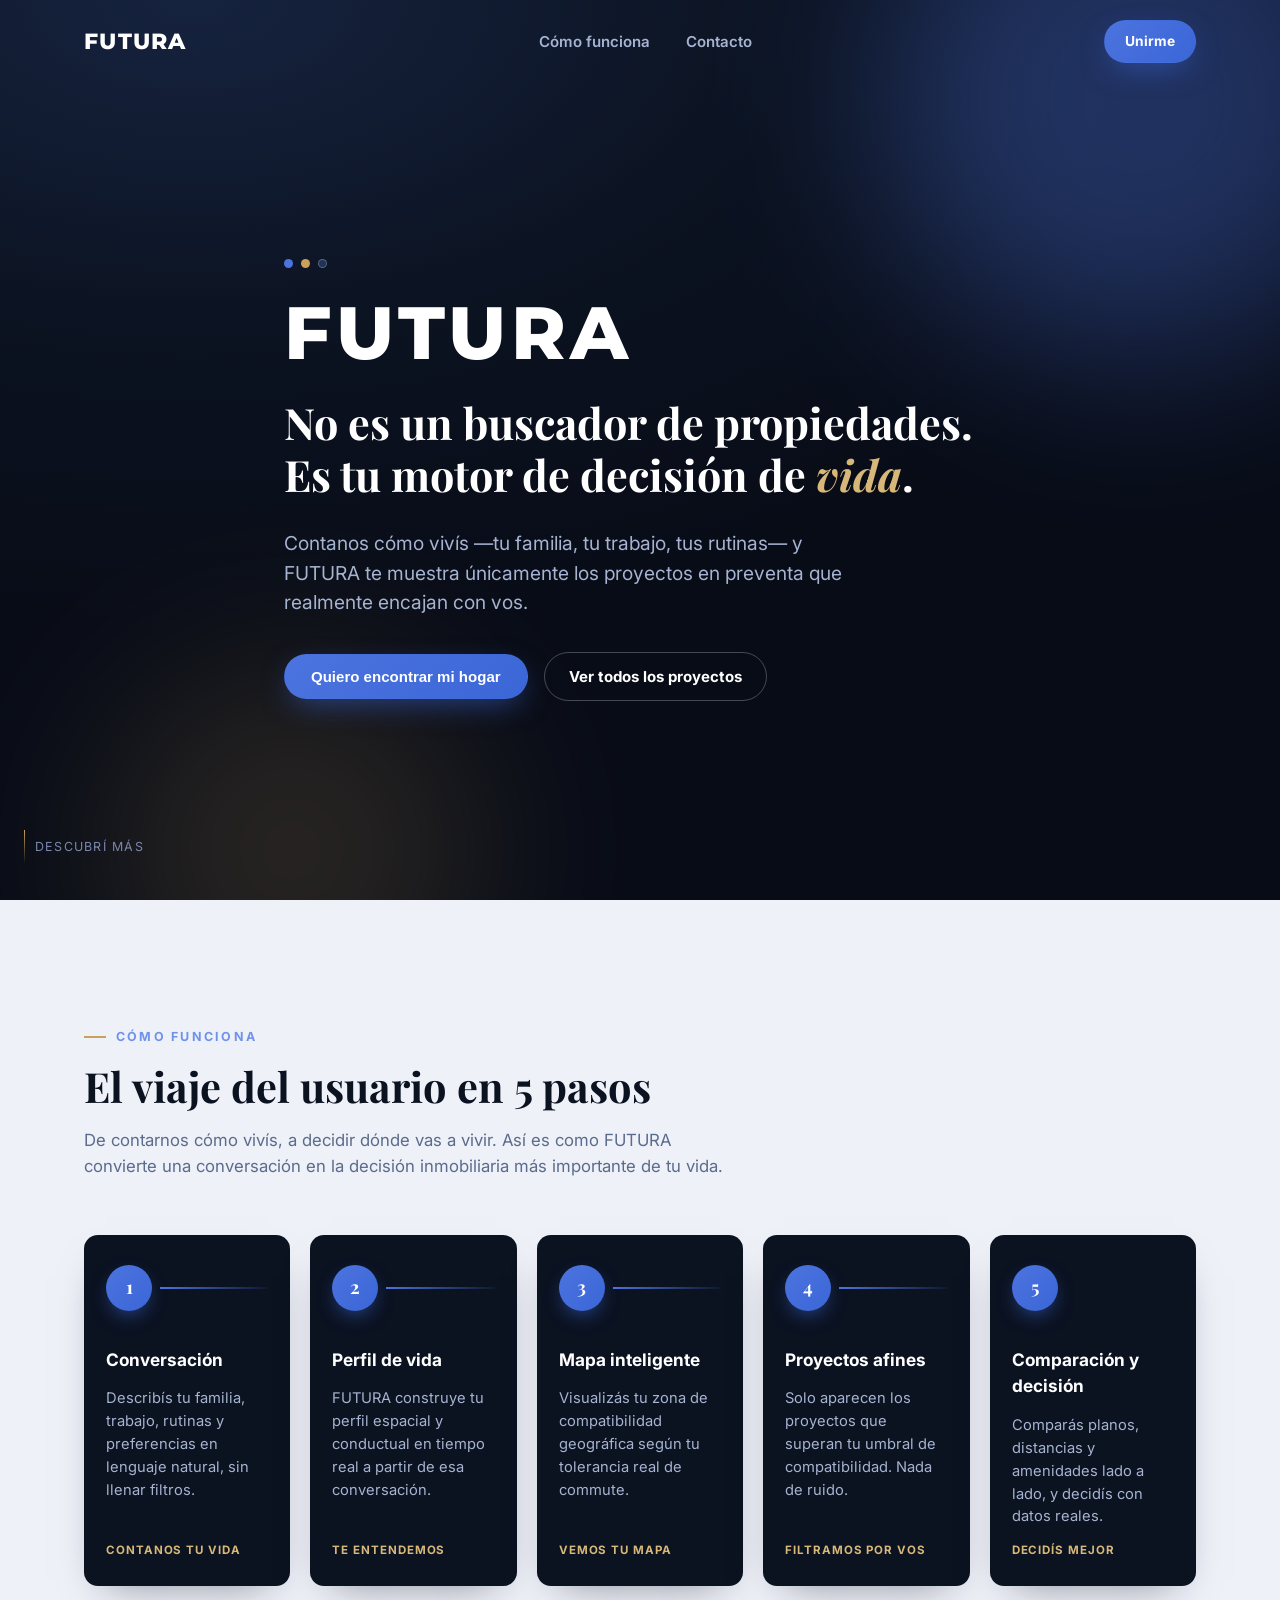
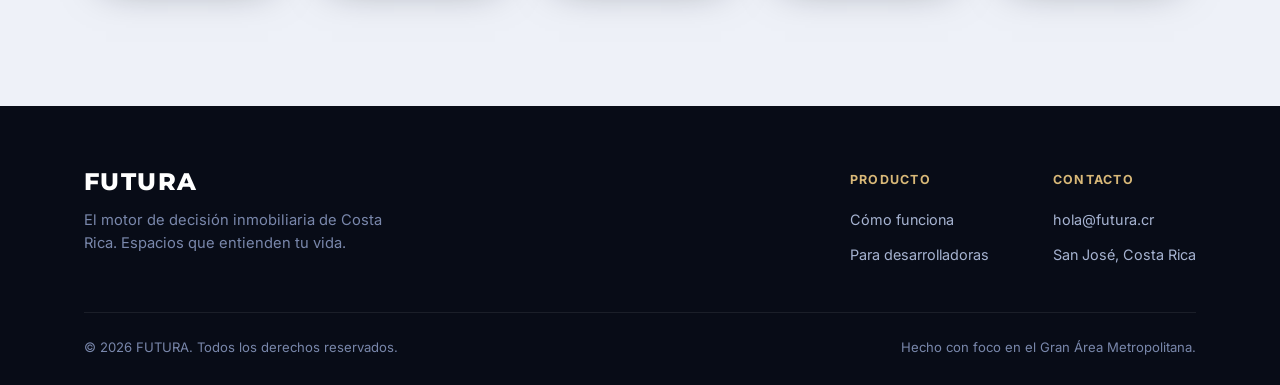
==== index.html @ 29cd3b11 "Initial import of FUTURA static site Mirror of echeverriabatalla/futura (branch claude/futura-landin" ====
<!doctype html>
<html lang="es">
<head>
  <meta charset="UTF-8" />
  <meta name="viewport" content="width=device-width, initial-scale=1.0" />
  <title>FUTURA — El motor de decisión inmobiliaria de Costa Rica</title>
  <meta name="description" content="FUTURA no es un buscador de propiedades. Es un motor de decisión de vida: contanos cómo vivís y te mostramos solo los proyectos que realmente encajan." />

  <link rel="icon" type="image/svg+xml" href="data:image/svg+xml,%3Csvg xmlns='http://www.w3.org/2000/svg' viewBox='0 0 120 120'%3E%3Crect width='120' height='120' rx='24' fill='%230b1220'/%3E%3Cpolyline points='18,92 60,28 102,92' fill='none' stroke='%23ffffff' stroke-width='14' stroke-linecap='round' stroke-linejoin='round'/%3E%3Crect x='51' y='58' width='8' height='8' fill='%23c9a15a'/%3E%3Crect x='61' y='58' width='8' height='8' fill='%23c9a15a'/%3E%3Crect x='51' y='68' width='8' height='8' fill='%23c9a15a'/%3E%3Crect x='61' y='68' width='8' height='8' fill='%23c9a15a'/%3E%3C/svg%3E" />

  <link rel="preconnect" href="https://fonts.googleapis.com" />
  <link rel="preconnect" href="https://fonts.gstatic.com" crossorigin />
  <link href="https://fonts.googleapis.com/css2?family=Inter:wght@400;500;600;700&family=Montserrat:wght@700;800&family=Playfair+Display:ital,wght@0,600;0,700;1,600&display=swap" rel="stylesheet" />

  <link rel="stylesheet" href="css/styles.css" />
</head>
<body>

  <!-- ===================== HEADER ===================== -->
  <header class="site-header" id="site-header">
    <div class="wrap">
      <a href="#inicio" class="logo logo--nav logo--onDark" aria-label="FUTURA — inicio">FUTURA</a>

      <nav class="nav-links">
        <a href="#como-funciona">Cómo funciona</a>
        <a href="#contacto">Contacto</a>
      </nav>

      <div class="nav-cta">
        <a href="mailto:hola@futura.cr?subject=Quiero%20unirme%20a%20FUTURA" class="btn btn-primary btn-sm">Unirme</a>
        <button class="menu-toggle" id="menu-toggle" aria-label="Abrir menú">
          <span></span><span></span><span></span>
        </button>
      </div>
    </div>
  </header>

  <main>
    <!-- ===================== HERO ===================== -->
    <section class="hero" id="inicio">
      <div class="wrap hero-inner">
        <div class="hero-dots" aria-hidden="true">
          <span></span><span></span><span></span>
        </div>

        <a href="#inicio" class="logo logo--hero logo--onDark" aria-label="FUTURA">FUTURA</a>

        <h1>
          No es un buscador de propiedades.<br />
          Es tu motor de decisión de <em>vida</em>.
        </h1>

        <p class="lead">
          Contanos cómo vivís —tu familia, tu trabajo, tus rutinas— y FUTURA te muestra
          únicamente los proyectos en preventa que realmente encajan con vos.
        </p>

        <div class="hero-actions">
          <button type="button" class="btn btn-primary" id="open-agent-btn">Quiero encontrar mi hogar</button>
          <a href="resultados.html" class="btn btn-ghost">Ver todos los proyectos</a>
        </div>
      </div>

      <div class="scroll-cue">
        <span class="line"></span>
        Descubrí más
      </div>
    </section>

    <!-- ===================== VIAJE DEL USUARIO ===================== -->
    <section class="journey" id="como-funciona">
      <div class="wrap">
        <div class="section-head">
          <span class="eyebrow">Cómo funciona</span>
          <h2>El viaje del usuario en 5 pasos</h2>
          <p>
            De contarnos cómo vivís, a decidir dónde vas a vivir. Así es como FUTURA convierte
            una conversación en la decisión inmobiliaria más importante de tu vida.
          </p>
        </div>

        <div class="journey-steps">
          <article class="step-card">
            <div class="step-connector">
              <div class="step-num">1</div>
              <div class="step-line"></div>
            </div>
            <h3>Conversación</h3>
            <p>Describís tu familia, trabajo, rutinas y preferencias en lenguaje natural, sin llenar filtros.</p>
            <span class="step-tag">Contanos tu vida</span>
          </article>

          <article class="step-card">
            <div class="step-connector">
              <div class="step-num">2</div>
              <div class="step-line"></div>
            </div>
            <h3>Perfil de vida</h3>
            <p>FUTURA construye tu perfil espacial y conductual en tiempo real a partir de esa conversación.</p>
            <span class="step-tag">Te entendemos</span>
          </article>

          <article class="step-card">
            <div class="step-connector">
              <div class="step-num">3</div>
              <div class="step-line"></div>
            </div>
            <h3>Mapa inteligente</h3>
            <p>Visualizás tu zona de compatibilidad geográfica según tu tolerancia real de commute.</p>
            <span class="step-tag">Vemos tu mapa</span>
          </article>

          <article class="step-card">
            <div class="step-connector">
              <div class="step-num">4</div>
              <div class="step-line"></div>
            </div>
            <h3>Proyectos afines</h3>
            <p>Solo aparecen los proyectos que superan tu umbral de compatibilidad. Nada de ruido.</p>
            <span class="step-tag">Filtramos por vos</span>
          </article>

          <article class="step-card">
            <div class="step-connector">
              <div class="step-num">5</div>
            </div>
            <h3>Comparación y decisión</h3>
            <p>Comparás planos, distancias y amenidades lado a lado, y decidís con datos reales.</p>
            <span class="step-tag">Decidís mejor</span>
          </article>
        </div>
      </div>
    </section>
  </main>

  <!-- ===================== FOOTER ===================== -->
  <footer class="site-footer" id="contacto">
    <div class="wrap">
      <div class="footer-top">
        <div class="footer-brand">
          <a href="#inicio" class="logo logo--footer logo--onDark" aria-label="FUTURA">FUTURA</a>
          <p>El motor de decisión inmobiliaria de Costa Rica. Espacios que entienden tu vida.</p>
        </div>

        <div class="footer-links">
          <div class="footer-col">
            <h4>Producto</h4>
            <a href="#como-funciona">Cómo funciona</a>
            <a href="mailto:hola@futura.cr?subject=Soy%20desarrolladora%20inmobiliaria">Para desarrolladoras</a>
          </div>
          <div class="footer-col">
            <h4>Contacto</h4>
            <a href="mailto:hola@futura.cr">hola@futura.cr</a>
            <a href="#inicio">San José, Costa Rica</a>
          </div>
        </div>
      </div>

      <div class="footer-bottom">
        <span>© 2026 FUTURA. Todos los derechos reservados.</span>
        <span>Hecho con foco en el Gran Área Metropolitana.</span>
      </div>
    </div>
  </footer>

  <!-- ===================== AGENTE FUTURA (POPUP) ===================== -->
  <div class="agent-overlay" id="agent-overlay" hidden>
    <div class="agent-modal" role="dialog" aria-modal="true" aria-labelledby="agent-title">
      <header class="agent-header">
        <div class="agent-header-id">
          <span class="agent-avatar" aria-hidden="true">F</span>
          <div>
            <p class="agent-title" id="agent-title">Asistente FUTURA</p>
            <p class="agent-subtitle" id="agent-progress-label">Pregunta 1 de 9</p>
          </div>
        </div>
        <button type="button" class="agent-close" id="agent-close" aria-label="Cerrar">&times;</button>
      </header>

      <div class="agent-progress">
        <div class="agent-progress-bar" id="agent-progress-bar"></div>
      </div>

      <div class="agent-chat" id="agent-chat"></div>

      <form class="agent-composer" id="agent-composer">
        <div class="agent-input-area" id="agent-input-area"></div>
      </form>
    </div>
  </div>

  <script src="js/main.js"></script>
  <script src="js/agent.js"></script>
</body>
</html>
---- css/styles.css ----
/* ==========================================================================
   FUTURA — Landing Page
   Paleta extraída del pitch deck: azul marino, azul eléctrico, dorado.
   ========================================================================== */

:root {
  --navy-950: #080c17;
  --navy-900: #0b1220;
  --navy-800: #121b30;
  --navy-700: #16233f;
  --navy-600: #1f3358;

  --blue-600: #3b66d6;
  --blue-500: #4c74e0;
  --blue-400: #6f92ea;

  --gold-500: #c9a15a;
  --gold-400: #d8b878;

  --bg-light: #eef1f8;
  --bg-light-alt: #e4e9f4;
  --white: #ffffff;

  --text-dark: #0b1220;
  --text-muted-onlight: #5b6b8c;
  --text-onLight-soft: #7c88a6;
  --text-muted-ondark: #a6b3d1;
  --text-faint-ondark: #7987ab;

  --font-serif: "Playfair Display", Georgia, serif;
  --font-sans: "Inter", -apple-system, BlinkMacSystemFont, "Segoe UI", sans-serif;
  --font-wordmark: "Montserrat", var(--font-sans);

  --container: 1160px;
  --radius: 14px;
}

* {
  margin: 0;
  padding: 0;
  box-sizing: border-box;
}

html {
  scroll-behavior: smooth;
}

body {
  font-family: var(--font-sans);
  background: var(--bg-light);
  color: var(--text-dark);
  line-height: 1.55;
  -webkit-font-smoothing: antialiased;
}

img, svg {
  display: block;
  max-width: 100%;
}

a {
  color: inherit;
  text-decoration: none;
}

.wrap {
  width: 100%;
  max-width: var(--container);
  margin: 0 auto;
  padding: 0 24px;
}

.eyebrow {
  display: inline-flex;
  align-items: center;
  gap: 10px;
  font-size: 0.78rem;
  font-weight: 700;
  letter-spacing: 0.18em;
  text-transform: uppercase;
  color: var(--blue-400);
}

.eyebrow::before {
  content: "";
  width: 22px;
  height: 2px;
  background: var(--gold-500);
  display: inline-block;
}

/* ---------- Logo ---------- */

.logo {
  display: inline-flex;
  align-items: baseline;
  font-family: var(--font-wordmark);
  font-weight: 800;
  letter-spacing: 0.06em;
  line-height: 1;
  text-transform: uppercase;
  white-space: nowrap;
  color: var(--navy-900);
}

.logo--onDark {
  color: var(--white);
}

.logo--nav {
  font-size: 1.35rem;
}

.logo--hero {
  font-size: clamp(2.6rem, 8vw, 4.6rem);
}

.logo--footer {
  font-size: 1.5rem;
}

/* ---------- Header / Nav ---------- */

.site-header {
  position: fixed;
  top: 0;
  left: 0;
  right: 0;
  z-index: 100;
  padding: 20px 0;
  transition: background 0.35s ease, padding 0.35s ease, box-shadow 0.35s ease;
}

.site-header .wrap {
  display: flex;
  align-items: center;
  justify-content: space-between;
}

.site-header.is-scrolled {
  background: rgba(8, 12, 23, 0.85);
  backdrop-filter: blur(10px);
  -webkit-backdrop-filter: blur(10px);
  padding: 12px 0;
  box-shadow: 0 8px 30px rgba(4, 8, 20, 0.35);
}

.nav-links {
  display: flex;
  align-items: center;
  gap: 36px;
}

.nav-links a {
  font-size: 0.94rem;
  font-weight: 600;
  color: var(--text-muted-ondark);
  transition: color 0.2s ease;
}

.nav-links a:hover {
  color: var(--white);
}

.nav-cta {
  display: inline-flex;
  align-items: center;
  gap: 8px;
}

.btn {
  display: inline-flex;
  align-items: center;
  justify-content: center;
  gap: 8px;
  padding: 13px 26px;
  border-radius: 999px;
  font-weight: 700;
  font-size: 0.94rem;
  border: 1px solid transparent;
  cursor: pointer;
  transition: transform 0.2s ease, box-shadow 0.2s ease, background 0.2s ease, border-color 0.2s ease, color 0.2s ease;
  white-space: nowrap;
}

.btn-primary {
  background: linear-gradient(135deg, var(--blue-500), var(--blue-600));
  color: var(--white);
  box-shadow: 0 10px 30px -8px rgba(59, 102, 214, 0.65);
}

.btn-primary:hover {
  transform: translateY(-2px);
  box-shadow: 0 14px 34px -8px rgba(59, 102, 214, 0.8);
}

.btn-ghost {
  background: transparent;
  border-color: rgba(255, 255, 255, 0.25);
  color: var(--white);
  padding: 12px 24px;
}

.btn-ghost:hover {
  border-color: var(--gold-500);
  color: var(--gold-400);
}

.btn-sm {
  padding: 10px 20px;
  font-size: 0.86rem;
}

.menu-toggle {
  display: none;
  flex-direction: column;
  gap: 5px;
  background: none;
  border: none;
  cursor: pointer;
  padding: 6px;
}

.menu-toggle span {
  width: 24px;
  height: 2px;
  background: var(--white);
  border-radius: 2px;
}

/* ---------- Hero ---------- */

.hero {
  position: relative;
  min-height: 100vh;
  display: flex;
  align-items: center;
  background: radial-gradient(ellipse 90% 70% at 15% 0%, var(--navy-700) 0%, var(--navy-900) 55%, var(--navy-950) 100%);
  overflow: hidden;
  padding: 160px 0 100px;
}

.hero::before,
.hero::after {
  content: "";
  position: absolute;
  border-radius: 50%;
  filter: blur(90px);
  opacity: 0.35;
  pointer-events: none;
}

.hero::before {
  width: 520px;
  height: 520px;
  background: var(--blue-500);
  top: -160px;
  right: -120px;
}

.hero::after {
  width: 380px;
  height: 380px;
  background: var(--gold-500);
  bottom: -140px;
  left: 8%;
  opacity: 0.16;
}

.hero-inner {
  position: relative;
  z-index: 2;
  display: flex;
  flex-direction: column;
  align-items: flex-start;
  gap: 28px;
  max-width: 760px;
}

.hero-dots {
  display: flex;
  gap: 8px;
}

.hero-dots span {
  width: 9px;
  height: 9px;
  border-radius: 50%;
}

.hero-dots span:nth-child(1) { background: var(--blue-500); }
.hero-dots span:nth-child(2) { background: var(--gold-500); }
.hero-dots span:nth-child(3) { background: var(--navy-600); border: 1px solid rgba(255,255,255,0.25); }

.hero h1 {
  font-family: var(--font-serif);
  font-weight: 700;
  font-size: clamp(1.7rem, 3.8vw, 2.7rem);
  line-height: 1.2;
  color: var(--white);
}

.hero h1 em {
  font-style: italic;
  color: var(--gold-400);
}

.hero p.lead {
  font-size: clamp(1.05rem, 2vw, 1.2rem);
  color: var(--text-muted-ondark);
  max-width: 580px;
}

.hero-actions {
  display: flex;
  align-items: center;
  gap: 16px;
  flex-wrap: wrap;
  margin-top: 6px;
}

.scroll-cue {
  position: absolute;
  bottom: 36px;
  left: 24px;
  display: flex;
  align-items: center;
  gap: 10px;
  color: var(--text-faint-ondark);
  font-size: 0.78rem;
  letter-spacing: 0.1em;
  text-transform: uppercase;
  z-index: 2;
}

.scroll-cue .line {
  width: 1px;
  height: 34px;
  background: linear-gradient(var(--gold-500), transparent);
  animation: pulse-line 2.2s ease-in-out infinite;
}

@keyframes pulse-line {
  0%, 100% { opacity: 0.3; }
  50% { opacity: 1; }
}

/* ---------- Section shared ---------- */

section {
  position: relative;
}

.section-head {
  max-width: 640px;
  margin-bottom: 56px;
}

.section-head h2 {
  font-family: var(--font-serif);
  font-weight: 700;
  font-size: clamp(1.8rem, 4vw, 2.6rem);
  margin-top: 14px;
  line-height: 1.2;
}

.section-head p {
  margin-top: 16px;
  font-size: 1.05rem;
  color: var(--text-muted-onlight);
}

.section-head.onDark h2 {
  color: var(--white);
}

.section-head.onDark p {
  color: var(--text-muted-ondark);
}

/* ---------- Viaje del usuario ---------- */

.journey {
  background: var(--bg-light);
  padding: 120px 0;
}

.journey-steps {
  display: grid;
  grid-template-columns: repeat(5, 1fr);
  gap: 20px;
  counter-reset: step;
}

.step-card {
  position: relative;
  background: var(--navy-900);
  border-radius: var(--radius);
  padding: 30px 22px 26px;
  min-height: 250px;
  display: flex;
  flex-direction: column;
  gap: 14px;
  transition: opacity 0.6s ease, transform 0.6s ease, box-shadow 0.3s ease;
  box-shadow: 0 18px 40px -22px rgba(11, 18, 32, 0.5);
}

/* Cards are visible by default; JS opts into the reveal animation so
   content still shows if JS fails to run. */
.js-reveal .step-card {
  opacity: 0;
  transform: translateY(24px);
}

.js-reveal .step-card.is-visible {
  opacity: 1;
  transform: translateY(0);
}

.step-card:hover {
  box-shadow: 0 24px 50px -18px rgba(59, 102, 214, 0.45);
}

.step-connector {
  display: flex;
  align-items: center;
  margin-bottom: 22px;
  gap: 8px;
}

.step-num {
  width: 46px;
  height: 46px;
  min-width: 46px;
  border-radius: 50%;
  background: linear-gradient(135deg, var(--blue-500), var(--blue-600));
  color: var(--white);
  display: flex;
  align-items: center;
  justify-content: center;
  font-family: var(--font-serif);
  font-weight: 700;
  font-size: 1.15rem;
  box-shadow: 0 8px 20px -6px rgba(59, 102, 214, 0.7);
}

.step-line {
  flex: 1;
  height: 2px;
  background: linear-gradient(90deg, var(--blue-500), rgba(59, 102, 214, 0.08));
}

.step-card h3 {
  font-size: 1.08rem;
  font-weight: 700;
  color: var(--white);
}

.step-card p {
  font-size: 0.92rem;
  color: var(--text-muted-ondark);
}

.step-tag {
  margin-top: auto;
  font-size: 0.72rem;
  letter-spacing: 0.08em;
  text-transform: uppercase;
  color: var(--gold-400);
  font-weight: 700;
}

/* ---------- Footer ---------- */

.site-footer {
  background: var(--navy-950);
  padding: 64px 0 28px;
  color: var(--text-muted-ondark);
}

.footer-top {
  display: flex;
  justify-content: space-between;
  align-items: flex-start;
  gap: 40px;
  flex-wrap: wrap;
  padding-bottom: 40px;
  border-bottom: 1px solid rgba(255, 255, 255, 0.08);
}

.footer-brand p {
  margin-top: 12px;
  max-width: 320px;
  font-size: 0.92rem;
  color: var(--text-faint-ondark);
}

.footer-links {
  display: flex;
  gap: 64px;
  flex-wrap: wrap;
}

.footer-col h4 {
  font-size: 0.78rem;
  letter-spacing: 0.1em;
  text-transform: uppercase;
  color: var(--gold-400);
  margin-bottom: 14px;
}

.footer-col a {
  display: block;
  font-size: 0.9rem;
  color: var(--text-muted-ondark);
  padding: 6px 0;
  transition: color 0.2s ease;
}

.footer-col a:hover {
  color: var(--white);
}

.footer-bottom {
  display: flex;
  justify-content: space-between;
  align-items: center;
  flex-wrap: wrap;
  gap: 12px;
  padding-top: 24px;
  font-size: 0.82rem;
  color: var(--text-faint-ondark);
}

/* ---------- Responsive ---------- */

@media (max-width: 980px) {
  .journey-steps {
    grid-template-columns: repeat(3, 1fr);
  }
  .step-card:nth-child(4),
  .step-card:nth-child(5) {
    grid-column: span 1;
  }
}

@media (max-width: 760px) {
  .nav-links {
    display: none;
  }

  .menu-toggle {
    display: flex;
  }

  .site-header.is-open .nav-links {
    display: flex;
    position: absolute;
    top: 100%;
    left: 0;
    right: 0;
    background: var(--navy-900);
    flex-direction: column;
    align-items: flex-start;
    padding: 24px;
    gap: 18px;
    box-shadow: 0 20px 30px -10px rgba(0,0,0,0.4);
  }

  .journey-steps {
    grid-template-columns: 1fr;
  }

  .step-connector {
    margin-bottom: 14px;
  }

  .journey {
    padding: 90px 0;
  }

  .hero {
    padding-top: 130px;
  }

  .scroll-cue {
    display: none;
  }
}

/* ---------- Agente FUTURA (popup) ---------- */

.agent-overlay {
  position: fixed;
  inset: 0;
  z-index: 1000;
  display: flex;
  align-items: center;
  justify-content: center;
  padding: 24px;
  background: rgba(8, 12, 23, 0.72);
  backdrop-filter: blur(6px);
  -webkit-backdrop-filter: blur(6px);
}

.agent-overlay[hidden] {
  display: none;
}

.agent-modal {
  width: 100%;
  max-width: 560px;
  max-height: min(720px, 90vh);
  display: flex;
  flex-direction: column;
  background: var(--white);
  border-radius: 20px;
  overflow: hidden;
  box-shadow: 0 40px 80px -20px rgba(4, 8, 20, 0.55);
  animation: agent-pop 0.28s ease;
}

@keyframes agent-pop {
  from { opacity: 0; transform: translateY(14px) scale(0.98); }
  to { opacity: 1; transform: translateY(0) scale(1); }
}

.agent-header {
  display: flex;
  align-items: center;
  justify-content: space-between;
  gap: 16px;
  padding: 20px 22px;
  background: var(--navy-900);
  color: var(--white);
}

.agent-header-id {
  display: flex;
  align-items: center;
  gap: 12px;
}

.agent-avatar {
  width: 40px;
  height: 40px;
  min-width: 40px;
  border-radius: 50%;
  display: flex;
  align-items: center;
  justify-content: center;
  font-family: var(--font-wordmark);
  font-weight: 800;
  background: linear-gradient(135deg, var(--gold-400), var(--gold-500));
  color: var(--navy-950);
}

.agent-title {
  font-weight: 700;
  font-size: 0.98rem;
}

.agent-subtitle {
  font-size: 0.78rem;
  color: var(--text-muted-ondark);
  margin-top: 2px;
}

.agent-close {
  background: none;
  border: none;
  color: var(--text-muted-ondark);
  font-size: 1.6rem;
  line-height: 1;
  cursor: pointer;
  padding: 4px 6px;
  border-radius: 8px;
  transition: color 0.2s ease, background 0.2s ease;
}

.agent-close:hover {
  color: var(--white);
  background: rgba(255, 255, 255, 0.08);
}

.agent-progress {
  height: 3px;
  background: var(--bg-light-alt);
}

.agent-progress-bar {
  height: 100%;
  width: 0%;
  background: linear-gradient(90deg, var(--blue-500), var(--gold-500));
  transition: width 0.35s ease;
}

.agent-chat {
  flex: 1;
  overflow-y: auto;
  padding: 22px;
  display: flex;
  flex-direction: column;
  gap: 14px;
  background: var(--bg-light);
}

.agent-bubble {
  max-width: 82%;
  padding: 12px 16px;
  border-radius: 16px;
  font-size: 0.94rem;
  line-height: 1.5;
  white-space: pre-line;
  animation: agent-bubble-in 0.25s ease;
}

@keyframes agent-bubble-in {
  from { opacity: 0; transform: translateY(6px); }
  to { opacity: 1; transform: translateY(0); }
}

.agent-bubble.bot {
  align-self: flex-start;
  background: var(--white);
  color: var(--text-dark);
  border-bottom-left-radius: 4px;
  box-shadow: 0 6px 18px -10px rgba(11, 18, 32, 0.25);
}

.agent-bubble.bot.agent-note {
  background: var(--bg-light-alt);
  color: var(--text-muted-onlight);
  font-size: 0.86rem;
}

.agent-bubble.user {
  align-self: flex-end;
  background: linear-gradient(135deg, var(--blue-500), var(--blue-600));
  color: var(--white);
  border-bottom-right-radius: 4px;
}

.agent-typing {
  align-self: flex-start;
  display: flex;
  align-items: center;
  gap: 5px;
  padding: 14px 18px;
  background: var(--white);
  border-radius: 16px;
  border-bottom-left-radius: 4px;
  box-shadow: 0 6px 18px -10px rgba(11, 18, 32, 0.25);
}

.agent-typing span {
  width: 6px;
  height: 6px;
  border-radius: 50%;
  background: var(--text-onLight-soft);
  animation: agent-typing-bounce 1.1s ease-in-out infinite;
}

.agent-typing span:nth-child(2) { animation-delay: 0.15s; }
.agent-typing span:nth-child(3) { animation-delay: 0.3s; }

@keyframes agent-typing-bounce {
  0%, 60%, 100% { transform: translateY(0); opacity: 0.5; }
  30% { transform: translateY(-4px); opacity: 1; }
}

.agent-composer {
  border-top: 1px solid var(--bg-light-alt);
  padding: 16px 18px;
  background: var(--white);
}

.agent-input-area {
  display: flex;
  align-items: flex-end;
  gap: 10px;
}

.agent-input-area input[type="text"],
.agent-input-area textarea {
  flex: 1;
  border: 1px solid var(--bg-light-alt);
  background: var(--bg-light);
  border-radius: 14px;
  padding: 12px 16px;
  font-family: var(--font-sans);
  font-size: 0.94rem;
  color: var(--text-dark);
  resize: none;
}

.agent-input-area input[type="text"]:focus,
.agent-input-area textarea:focus {
  outline: 2px solid var(--blue-500);
  outline-offset: 1px;
}

.agent-input-area textarea {
  min-height: 64px;
  max-height: 140px;
}

.agent-send {
  width: 44px;
  height: 44px;
  min-width: 44px;
  border-radius: 50%;
  border: none;
  background: linear-gradient(135deg, var(--blue-500), var(--blue-600));
  color: var(--white);
  font-size: 1.1rem;
  cursor: pointer;
  display: flex;
  align-items: center;
  justify-content: center;
  transition: transform 0.2s ease;
}

.agent-send:hover {
  transform: translateY(-1px);
}

.agent-send:disabled {
  opacity: 0.45;
  cursor: not-allowed;
  transform: none;
}

.agent-chips {
  display: flex;
  flex-wrap: wrap;
  gap: 10px;
  width: 100%;
}

.agent-chip {
  padding: 10px 18px;
  border-radius: 999px;
  border: 1.5px solid var(--navy-600);
  background: var(--white);
  color: var(--navy-900);
  font-size: 0.88rem;
  font-weight: 600;
  cursor: pointer;
  transition: background 0.2s ease, color 0.2s ease, border-color 0.2s ease;
}

.agent-chip:hover {
  border-color: var(--blue-500);
  color: var(--blue-600);
}

.agent-chip.is-selected {
  background: var(--navy-900);
  border-color: var(--navy-900);
  color: var(--white);
}

.agent-final {
  display: flex;
  flex-direction: column;
  align-items: center;
  gap: 14px;
  padding: 8px 4px 4px;
  text-align: center;
  width: 100%;
}

.agent-final p {
  font-size: 0.88rem;
  color: var(--text-muted-onlight);
  max-width: 380px;
}

@media (max-width: 560px) {
  .agent-overlay {
    padding: 0;
  }

  .agent-modal {
    max-width: none;
    max-height: 100vh;
    height: 100vh;
    border-radius: 0;
  }
}

/* ---------- Página de resultados ---------- */

.results-hero {
  background: radial-gradient(ellipse 90% 70% at 15% 0%, var(--navy-700) 0%, var(--navy-900) 55%, var(--navy-950) 100%);
  padding: 150px 0 60px;
}

/* Cuando el hero sigue a un header estático (no fijo) como .dev-header,
   no necesita el padding-top pensado para compensar un header flotante. */
.dev-header + .results-hero {
  padding-top: 60px;
}

.results-hero h1 {
  font-family: var(--font-serif);
  font-weight: 700;
  font-size: clamp(1.8rem, 4vw, 2.7rem);
  color: var(--white);
  margin-top: 14px;
  max-width: 720px;
  line-height: 1.25;
}

.results-hero-lead {
  margin-top: 16px;
  max-width: 620px;
  color: var(--text-muted-ondark);
  font-size: 1.02rem;
}

.profile-summary {
  display: flex;
  flex-wrap: wrap;
  gap: 10px;
  margin-top: 28px;
}

.summary-chip {
  padding: 9px 16px;
  border-radius: 999px;
  background: rgba(255, 255, 255, 0.06);
  border: 1px solid rgba(255, 255, 255, 0.14);
  color: var(--text-muted-ondark);
  font-size: 0.84rem;
  font-weight: 600;
}

.results-empty {
  padding: 100px 0;
  text-align: center;
}

.results-empty .wrap {
  display: flex;
  flex-direction: column;
  align-items: center;
  gap: 22px;
}

.results-empty p {
  font-size: 1.1rem;
  color: var(--text-muted-onlight);
}

.results-map-section {
  background: var(--bg-light);
  padding: 56px 0 20px;
}

.map-frame {
  position: relative;
  border-radius: var(--radius);
  overflow: hidden;
  box-shadow: 0 24px 50px -24px rgba(11, 18, 32, 0.35);
}

.results-map {
  width: 100%;
  height: 560px;
  background: var(--bg-light-alt);
}

.map-loading {
  position: absolute;
  inset: 0;
  display: flex;
  align-items: center;
  justify-content: center;
  gap: 6px;
  background: var(--bg-light-alt);
}

.map-loading span {
  width: 8px;
  height: 8px;
  border-radius: 50%;
  background: var(--blue-500);
  animation: agent-typing-bounce 1.1s ease-in-out infinite;
}

.map-loading span:nth-child(2) { animation-delay: 0.15s; }
.map-loading span:nth-child(3) { animation-delay: 0.3s; }

.map-legend {
  display: flex;
  flex-wrap: wrap;
  gap: 18px;
  margin-top: 20px;
  padding: 14px 0 34px;
}

.legend-item {
  display: inline-flex;
  align-items: center;
  gap: 8px;
  font-size: 0.82rem;
  color: var(--text-muted-onlight);
  font-weight: 600;
}

.legend-dot {
  width: 11px;
  height: 11px;
  border-radius: 50%;
  display: inline-block;
  border: 2px solid var(--white);
  box-shadow: 0 0 0 1px rgba(11, 18, 32, 0.15);
}

.dot-project { background: var(--navy-900); }
.dot-zone { background: var(--gold-500); }
.dot-work { background: var(--blue-500); }
.dot-school { background: #a24fd6; }
.dot-activity { background: #2fa88f; }

.legend-swatch {
  width: 18px;
  height: 11px;
  border-radius: 4px;
  display: inline-block;
  background: rgba(59, 102, 214, 0.18);
  border: 1.5px solid rgba(59, 102, 214, 0.6);
}

.results-list-section {
  background: var(--bg-light);
  padding: 20px 0 120px;
}

.project-list {
  display: grid;
  grid-template-columns: repeat(auto-fill, minmax(270px, 1fr));
  gap: 22px;
}

.project-card {
  background: var(--white);
  border-radius: var(--radius);
  padding: 24px;
  cursor: pointer;
  box-shadow: 0 14px 34px -22px rgba(11, 18, 32, 0.35);
  transition: transform 0.2s ease, box-shadow 0.2s ease;
  display: flex;
  flex-direction: column;
  gap: 10px;
}

.project-card:hover {
  transform: translateY(-3px);
  box-shadow: 0 22px 44px -20px rgba(11, 18, 32, 0.4);
}

.project-card-top {
  display: flex;
  align-items: center;
  justify-content: space-between;
  gap: 8px;
}

.project-badge {
  font-size: 0.7rem;
  font-weight: 700;
  letter-spacing: 0.06em;
  text-transform: uppercase;
  color: var(--white);
  background: linear-gradient(135deg, var(--gold-400), var(--gold-500));
  padding: 4px 10px;
  border-radius: 999px;
}

.project-match {
  margin-left: auto;
  font-weight: 700;
  font-size: 0.86rem;
  color: var(--blue-600);
}

.project-card h3 {
  font-family: var(--font-serif);
  font-size: 1.2rem;
  color: var(--text-dark);
}

.project-zone {
  font-size: 0.86rem;
  color: var(--text-muted-onlight);
}

.project-price {
  font-weight: 700;
  color: var(--navy-900);
  font-size: 1.05rem;
}

.project-meta {
  display: flex;
  gap: 14px;
  font-size: 0.82rem;
  color: var(--text-onLight-soft);
}

.project-amenities {
  display: flex;
  flex-wrap: wrap;
  gap: 6px;
  margin-top: 4px;
}

.project-amenity {
  font-size: 0.74rem;
  font-weight: 600;
  color: var(--text-muted-onlight);
  background: var(--bg-light-alt);
  padding: 5px 10px;
  border-radius: 999px;
}

.project-card-link {
  margin-top: 6px;
  font-size: 0.86rem;
  font-weight: 700;
  color: var(--blue-600);
}

.project-card-link:hover {
  text-decoration: underline;
}

@media (max-width: 640px) {
  .results-map {
    height: 400px;
  }

  .results-hero {
    padding: 120px 0 50px;
  }
}

/* ---------- Página de proyecto individual ---------- */

.dev-header {
  background: var(--navy-950);
  padding: 20px 0;
}

.dev-header-inner {
  display: flex;
  align-items: center;
  justify-content: space-between;
}

.dev-logo {
  font-family: var(--font-wordmark);
  font-weight: 700;
  letter-spacing: 0.03em;
  font-size: 1.1rem;
  color: var(--white);
  text-transform: uppercase;
}

.dev-logo:hover {
  color: var(--gold-400);
}

.dev-header-actions {
  display: flex;
  align-items: center;
  gap: 22px;
}

.account-link {
  font-size: 0.86rem;
  font-weight: 600;
  color: var(--text-muted-ondark);
  transition: color 0.2s ease;
}

.account-link:hover {
  color: var(--white);
}

.futura-badge {
  opacity: 0.7;
  transition: opacity 0.2s ease;
}

.futura-badge:hover {
  opacity: 1;
}

.project-title-bar {
  background: var(--bg-light);
  padding: 34px 0;
  border-bottom: 1px solid var(--bg-light-alt);
}

.project-title-inner {
  display: flex;
  align-items: flex-end;
  justify-content: space-between;
  flex-wrap: wrap;
  gap: 16px;
}

.project-title-bar h1 {
  font-family: var(--font-serif);
  font-weight: 700;
  font-size: clamp(1.6rem, 3.5vw, 2.2rem);
  color: var(--text-dark);
}

.project-title-zone {
  margin-top: 6px;
  color: var(--text-muted-onlight);
  font-size: 0.98rem;
}

.project-title-price {
  display: flex;
  flex-direction: column;
  align-items: flex-end;
  gap: 4px;
}

.project-title-price > span:first-child {
  font-family: var(--font-serif);
  font-size: 1.4rem;
  font-weight: 700;
  color: var(--navy-900);
}

.project-title-delivery {
  font-size: 0.84rem;
  color: var(--text-onLight-soft);
}

.project-map-section {
  background: var(--bg-light);
  padding: 32px 0;
}

.poi-filters {
  display: flex;
  flex-wrap: wrap;
  gap: 10px;
  margin-bottom: 18px;
}

.poi-chip {
  display: inline-flex;
  align-items: center;
  gap: 8px;
  padding: 9px 16px;
  border-radius: 999px;
  border: 1.5px solid var(--bg-light-alt);
  background: var(--white);
  color: var(--text-onLight-soft);
  font-size: 0.84rem;
  font-weight: 600;
  cursor: pointer;
  transition: border-color 0.2s ease, color 0.2s ease, background 0.2s ease;
}

.poi-chip-dot {
  width: 9px;
  height: 9px;
  border-radius: 50%;
  display: inline-block;
}

.poi-chip.is-active {
  border-color: var(--navy-900);
  background: var(--navy-900);
  color: var(--white);
}

.typologies-section,
.amenities-section {
  background: var(--bg-light);
  padding: 60px 0;
}

.typologies-section {
  padding-top: 20px;
}

.typology-grid {
  display: grid;
  grid-template-columns: repeat(auto-fill, minmax(300px, 1fr));
  gap: 24px;
}

.typology-card {
  background: var(--white);
  border-radius: var(--radius);
  overflow: hidden;
  box-shadow: 0 14px 34px -22px rgba(11, 18, 32, 0.35);
}

.typology-view {
  position: relative;
  aspect-ratio: 320 / 210;
  background: var(--bg-light-alt);
}

.typology-image {
  position: absolute;
  inset: 0;
  opacity: 0;
  pointer-events: none;
  transition: opacity 0.25s ease;
}

.typology-image.is-active {
  opacity: 1;
  pointer-events: auto;
}

.typology-image svg {
  width: 100%;
  height: 100%;
}

.typology-toggle {
  display: flex;
  border-bottom: 1px solid var(--bg-light-alt);
}

.typology-toggle-btn {
  flex: 1;
  padding: 10px;
  border: none;
  background: var(--white);
  color: var(--text-onLight-soft);
  font-size: 0.82rem;
  font-weight: 700;
  cursor: pointer;
  transition: color 0.2s ease, background 0.2s ease;
}

.typology-toggle-btn.is-active {
  color: var(--blue-600);
  background: var(--bg-light);
}

.typology-info {
  padding: 18px 20px 22px;
}

.typology-info h3 {
  font-family: var(--font-serif);
  font-size: 1.1rem;
  color: var(--text-dark);
}

.typology-specs {
  display: flex;
  gap: 16px;
  margin-top: 10px;
  font-size: 0.86rem;
  color: var(--text-muted-onlight);
  font-weight: 600;
}

.amenities-grid {
  display: grid;
  grid-template-columns: repeat(auto-fill, minmax(220px, 1fr));
  gap: 14px;
}

.amenity-card {
  display: flex;
  align-items: center;
  gap: 12px;
  background: var(--white);
  border-radius: 12px;
  padding: 18px 20px;
  font-weight: 600;
  color: var(--text-dark);
  box-shadow: 0 10px 26px -20px rgba(11, 18, 32, 0.35);
}

.amenity-dot {
  width: 10px;
  height: 10px;
  border-radius: 50%;
  background: linear-gradient(135deg, var(--gold-400), var(--gold-500));
  flex-shrink: 0;
}

@media (max-width: 640px) {
  .project-title-inner {
    align-items: flex-start;
  }

  .project-title-price {
    align-items: flex-start;
  }
}

/* ---------- Comparar tipologías ---------- */

.compare-btn {
  margin-top: 14px;
  width: 100%;
  padding: 10px;
  border-radius: 10px;
  border: 1.5px solid var(--bg-light-alt);
  background: var(--bg-light);
  color: var(--navy-900);
  font-size: 0.84rem;
  font-weight: 700;
  cursor: pointer;
  transition: border-color 0.2s ease, background 0.2s ease, color 0.2s ease;
}

.compare-btn:hover {
  border-color: var(--blue-500);
  color: var(--blue-600);
}

.compare-btn.is-active {
  background: var(--navy-900);
  border-color: var(--navy-900);
  color: var(--white);
}

.compare-overlay {
  position: fixed;
  inset: 0;
  z-index: 1000;
  display: flex;
  align-items: center;
  justify-content: center;
  padding: 24px;
  background: rgba(8, 12, 23, 0.72);
  backdrop-filter: blur(6px);
  -webkit-backdrop-filter: blur(6px);
}

.compare-overlay[hidden] {
  display: none;
}

.compare-modal {
  width: 100%;
  max-width: 780px;
  max-height: min(640px, 90vh);
  display: flex;
  flex-direction: column;
  background: var(--white);
  border-radius: 20px;
  overflow: hidden;
  box-shadow: 0 40px 80px -20px rgba(4, 8, 20, 0.55);
  animation: agent-pop 0.28s ease;
}

.compare-modal-header {
  display: flex;
  align-items: center;
  justify-content: space-between;
  padding: 18px 22px;
  background: var(--navy-900);
  color: var(--white);
}

.compare-modal-header h3 {
  font-family: var(--font-serif);
  font-size: 1.15rem;
}

/* ---------- Modal de login / crear cuenta ---------- */

.auth-modal {
  max-width: 380px;
}

.auth-modal-body {
  padding: 24px 26px 28px;
}

.auth-modal-lead {
  font-size: 0.9rem;
  color: var(--text-muted-onlight);
  margin-bottom: 18px;
}

.auth-field {
  display: flex;
  flex-direction: column;
  gap: 6px;
  font-size: 0.82rem;
  font-weight: 600;
  color: var(--text-muted-onlight);
  margin-bottom: 14px;
}

.auth-field input {
  border: 1px solid var(--bg-light-alt);
  background: var(--bg-light);
  border-radius: 10px;
  padding: 11px 14px;
  font-family: var(--font-sans);
  font-size: 0.94rem;
  color: var(--text-dark);
  font-weight: 400;
}

.auth-field input:focus {
  outline: 2px solid var(--blue-500);
  outline-offset: 1px;
}

.auth-modal-body .btn {
  width: 100%;
  margin-top: 4px;
}

.auth-error {
  color: #c0392b;
  font-size: 0.84rem;
  font-weight: 600;
  margin-bottom: 12px;
}

.auth-info {
  color: #1f8a5f;
  font-size: 0.84rem;
  font-weight: 600;
  margin-bottom: 12px;
}

.auth-switch {
  margin-top: 18px;
  text-align: center;
  font-size: 0.84rem;
  color: var(--text-muted-onlight);
}

.auth-switch button {
  background: none;
  border: none;
  color: var(--blue-600);
  font-weight: 700;
  cursor: pointer;
  padding: 0;
}

.auth-switch button:hover {
  text-decoration: underline;
}

/* ---------- Área de usuario: tipologías guardadas ---------- */

.account-email {
  font-size: 0.84rem;
  color: var(--text-muted-ondark);
  font-weight: 600;
}

.saved-grid {
  display: grid;
  grid-template-columns: repeat(auto-fill, minmax(260px, 1fr));
  gap: 22px;
}

.saved-card {
  background: var(--white);
  border-radius: var(--radius);
  overflow: hidden;
  box-shadow: 0 14px 34px -22px rgba(11, 18, 32, 0.35);
}

.saved-card-image {
  aspect-ratio: 320 / 210;
  background: var(--bg-light-alt);
}

.saved-card-image svg {
  width: 100%;
  height: 100%;
}

.saved-card-body {
  padding: 18px 20px 20px;
  display: flex;
  flex-direction: column;
  gap: 6px;
}

.saved-card-project {
  font-size: 0.76rem;
  font-weight: 700;
  letter-spacing: 0.02em;
  color: var(--blue-600);
  text-transform: uppercase;
}

.saved-card-body h3 {
  font-family: var(--font-serif);
  font-size: 1.08rem;
  color: var(--text-dark);
}

.saved-card-price {
  font-weight: 700;
  color: var(--navy-900);
  font-size: 0.94rem;
  margin-top: 2px;
}

.saved-card-actions {
  display: flex;
  align-items: center;
  justify-content: space-between;
  margin-top: 12px;
  padding-top: 12px;
  border-top: 1px solid var(--bg-light-alt);
}

.saved-card-check {
  display: flex;
  align-items: center;
  gap: 8px;
  font-size: 0.86rem;
  font-weight: 600;
  color: var(--text-muted-onlight);
  cursor: pointer;
}

.saved-card-check input {
  width: 16px;
  height: 16px;
  accent-color: var(--blue-600);
}

.saved-card-remove {
  background: none;
  border: none;
  color: #c0392b;
  font-size: 0.82rem;
  font-weight: 600;
  cursor: pointer;
  padding: 4px;
}

.saved-card-remove:hover {
  text-decoration: underline;
}

/* ---------- Página de desarrolladora ---------- */

.dev-hero {
  background: radial-gradient(ellipse 90% 70% at 15% 0%, var(--navy-700) 0%, var(--navy-900) 55%, var(--navy-950) 100%);
  padding: 70px 0;
}

.dev-hero-inner {
  max-width: 760px;
}

.dev-hero h1 {
  font-family: var(--font-serif);
  font-weight: 700;
  font-size: clamp(2rem, 4.5vw, 3rem);
  color: var(--white);
  margin-top: 14px;
}

.dev-hero-desc {
  margin-top: 20px;
  font-size: 1.08rem;
  line-height: 1.65;
  color: var(--text-muted-ondark);
  max-width: 640px;
}

.dev-stats {
  display: flex;
  gap: 44px;
  flex-wrap: wrap;
  margin-top: 36px;
  padding-top: 28px;
  border-top: 1px solid rgba(255, 255, 255, 0.12);
}

.dev-stat {
  display: flex;
  flex-direction: column;
  gap: 4px;
}

.dev-stat strong {
  font-family: var(--font-serif);
  font-size: 2rem;
  font-weight: 700;
  color: var(--gold-400);
  line-height: 1;
}

.dev-stat span {
  font-size: 0.82rem;
  color: var(--text-faint-ondark);
  font-weight: 600;
}

@media (max-width: 640px) {
  .dev-hero {
    padding: 50px 0;
  }

  .dev-stats {
    gap: 30px;
  }
}

/* ---------- Breadcrumb / botón Volver ---------- */

.breadcrumb-bar {
  border-top: 1px solid rgba(255, 255, 255, 0.08);
}

.breadcrumb-nav {
  display: flex;
  align-items: center;
  gap: 18px;
  padding: 12px 0;
  flex-wrap: wrap;
}

.breadcrumb-back {
  background: none;
  border: none;
  color: var(--text-muted-ondark);
  font-size: 0.84rem;
  font-weight: 700;
  cursor: pointer;
  padding: 4px 0;
  white-space: nowrap;
  transition: color 0.2s ease;
}

.breadcrumb-back:hover {
  color: var(--white);
}

.breadcrumb-trail {
  font-size: 0.8rem;
  color: var(--text-faint-ondark);
  display: flex;
  align-items: center;
  gap: 8px;
  flex-wrap: wrap;
}

.breadcrumb-trail a {
  color: var(--text-faint-ondark);
  transition: color 0.2s ease;
}

.breadcrumb-trail a:hover {
  color: var(--white);
}

.breadcrumb-sep {
  color: rgba(255, 255, 255, 0.25);
}

.breadcrumb-current {
  color: var(--text-muted-ondark);
  font-weight: 600;
}

/* ---------- Filtros de resultados ---------- */

.filters-section {
  background: var(--bg-light);
  padding: 0 0 28px;
}

.filters-bar {
  display: flex;
  flex-wrap: wrap;
  align-items: flex-end;
  gap: 18px;
  background: var(--white);
  border-radius: var(--radius);
  padding: 20px 22px;
  box-shadow: 0 14px 34px -24px rgba(11, 18, 32, 0.35);
}

.filter-field {
  display: flex;
  flex-direction: column;
  gap: 6px;
  min-width: 190px;
  flex: 1;
}

.filter-field label {
  font-size: 0.76rem;
  font-weight: 700;
  letter-spacing: 0.03em;
  text-transform: uppercase;
  color: var(--text-onLight-soft);
}

.filter-field select {
  border: 1px solid var(--bg-light-alt);
  background: var(--bg-light);
  border-radius: 10px;
  padding: 11px 14px;
  font-family: var(--font-sans);
  font-size: 0.92rem;
  font-weight: 600;
  color: var(--text-dark);
  cursor: pointer;
}

.filter-field select:focus {
  outline: 2px solid var(--blue-500);
  outline-offset: 1px;
}

.filters-reset {
  background: none;
  border: 1.5px solid var(--bg-light-alt);
  border-radius: 10px;
  padding: 11px 18px;
  font-size: 0.86rem;
  font-weight: 700;
  color: var(--text-muted-onlight);
  cursor: pointer;
  transition: border-color 0.2s ease, color 0.2s ease;
  white-space: nowrap;
}

.filters-reset:hover {
  border-color: var(--blue-500);
  color: var(--blue-600);
}

.filters-note {
  margin-top: 12px;
  font-size: 0.82rem;
  color: var(--text-onLight-soft);
  font-style: italic;
}

/* ---------- Slider de rango de precio ---------- */

.filter-field--range {
  min-width: 240px;
}

.filter-field--range label {
  display: flex;
  align-items: baseline;
  justify-content: space-between;
  gap: 8px;
}

#price-range-display {
  font-size: 0.78rem;
  font-weight: 700;
  color: var(--blue-600);
  text-transform: none;
  letter-spacing: 0;
}

.price-range-slider {
  position: relative;
  height: 32px;
  display: flex;
  align-items: center;
}

.price-range-track,
.price-range-fill {
  position: absolute;
  left: 0;
  right: 0;
  height: 4px;
  border-radius: 999px;
}

.price-range-track {
  background: var(--bg-light-alt);
}

.price-range-fill {
  background: var(--blue-500);
}

.price-range-slider input[type="range"] {
  position: absolute;
  left: 0;
  right: 0;
  width: 100%;
  margin: 0;
  background: transparent;
  -webkit-appearance: none;
  appearance: none;
  pointer-events: none;
}

.price-range-slider input[type="range"]::-webkit-slider-runnable-track {
  -webkit-appearance: none;
  background: transparent;
  height: 4px;
}

.price-range-slider input[type="range"]::-moz-range-track {
  background: transparent;
  height: 4px;
}

.price-range-slider input[type="range"]::-webkit-slider-thumb {
  -webkit-appearance: none;
  pointer-events: auto;
  width: 18px;
  height: 18px;
  border-radius: 50%;
  background: var(--white);
  border: 3px solid var(--blue-600);
  cursor: pointer;
  margin-top: -7px;
  box-shadow: 0 2px 6px rgba(11, 18, 32, 0.25);
}

.price-range-slider input[type="range"]::-moz-range-thumb {
  pointer-events: auto;
  width: 18px;
  height: 18px;
  border-radius: 50%;
  background: var(--white);
  border: 3px solid var(--blue-600);
  cursor: pointer;
  box-shadow: 0 2px 6px rgba(11, 18, 32, 0.25);
}

#no-matches-state {
  padding: 60px 0;
}

#no-matches-state .btn {
  margin-top: 4px;
}

@media (max-width: 640px) {
  .filters-bar {
    flex-direction: column;
    align-items: stretch;
  }

  .filter-field {
    min-width: 0;
  }

  .filters-reset {
    align-self: flex-start;
  }
}

/* ---------- Solicitar información (lead consolidado) ---------- */

.lead-request {
  margin-top: 30px;
  display: flex;
  align-items: center;
  justify-content: space-between;
  gap: 24px;
  flex-wrap: wrap;
  background: var(--navy-900);
  border-radius: var(--radius);
  padding: 28px 32px;
}

.lead-request-info h3 {
  font-family: var(--font-serif);
  color: var(--white);
  font-size: 1.2rem;
}

.lead-request-info p {
  margin-top: 6px;
  color: var(--text-muted-ondark);
  font-size: 0.92rem;
  max-width: 480px;
}

.lead-request .btn {
  white-space: nowrap;
}

.lead-request .btn:disabled {
  opacity: 0.75;
  cursor: default;
  transform: none;
}
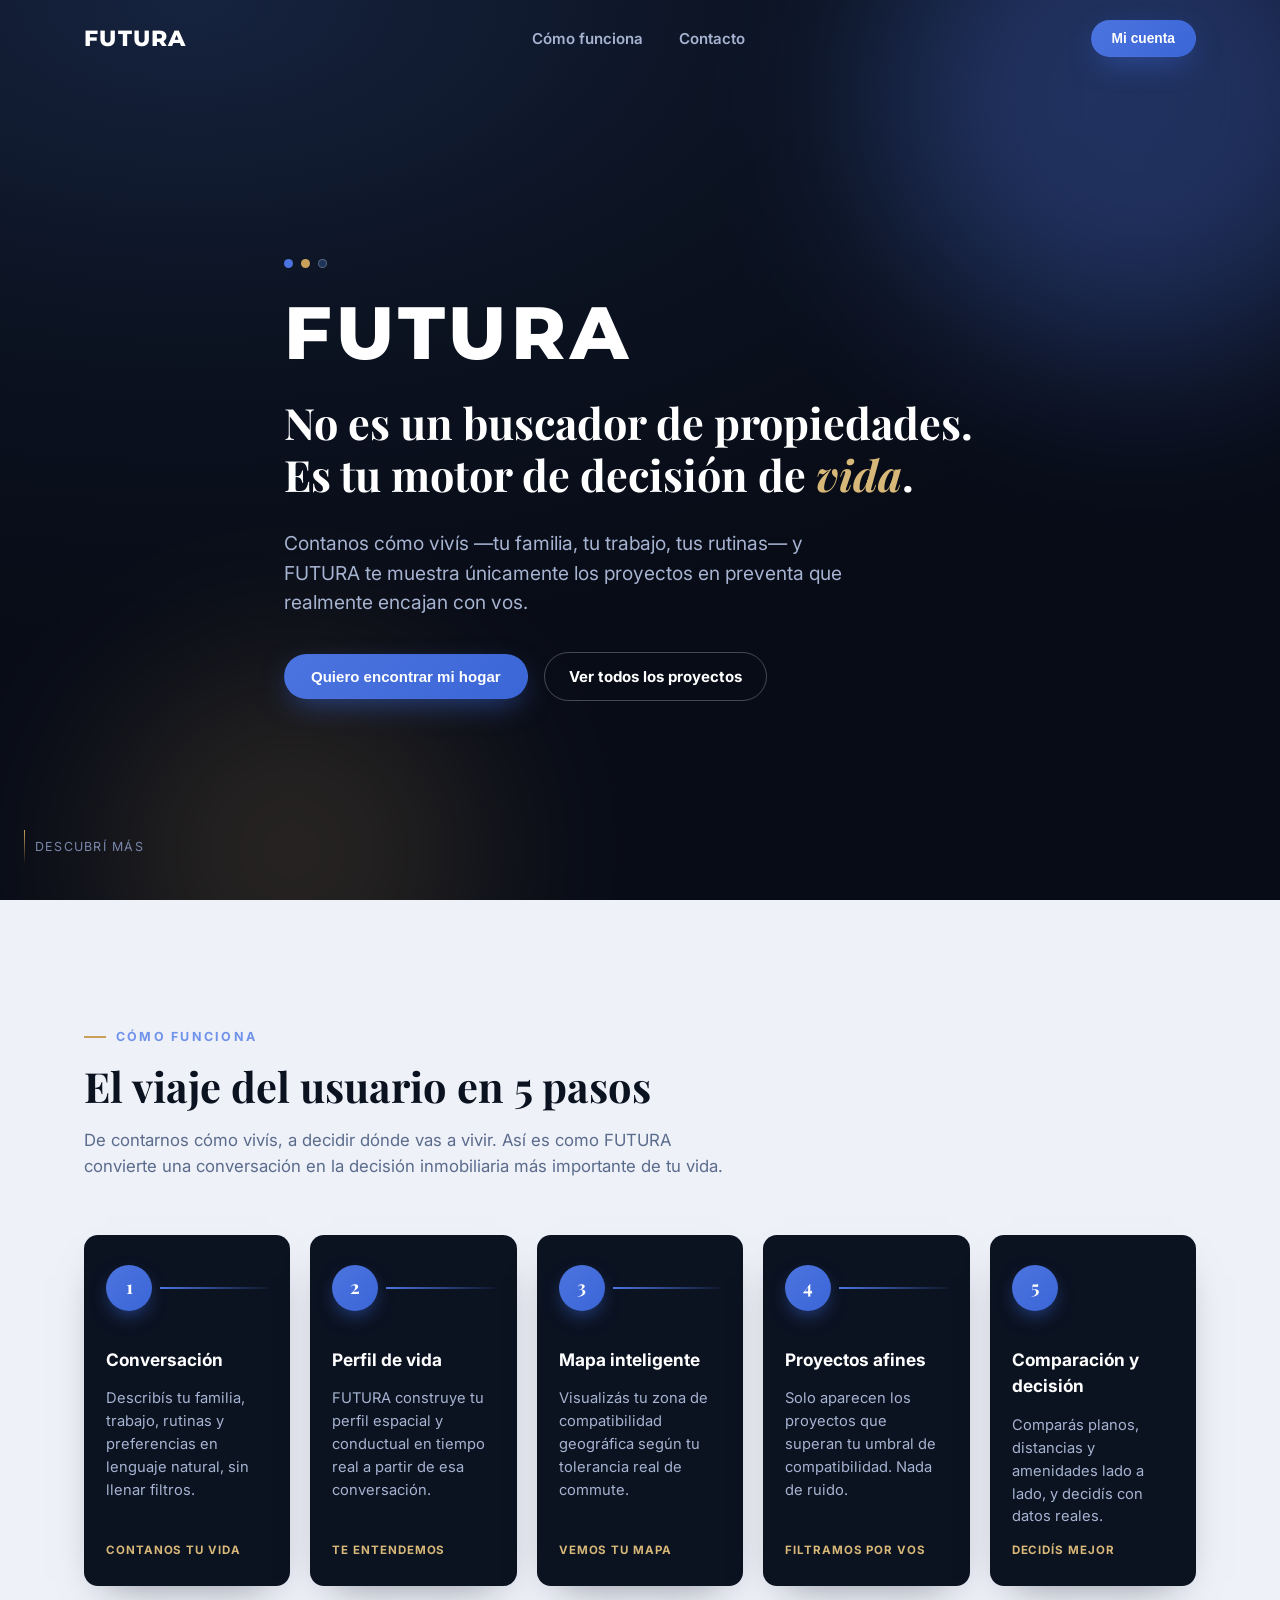
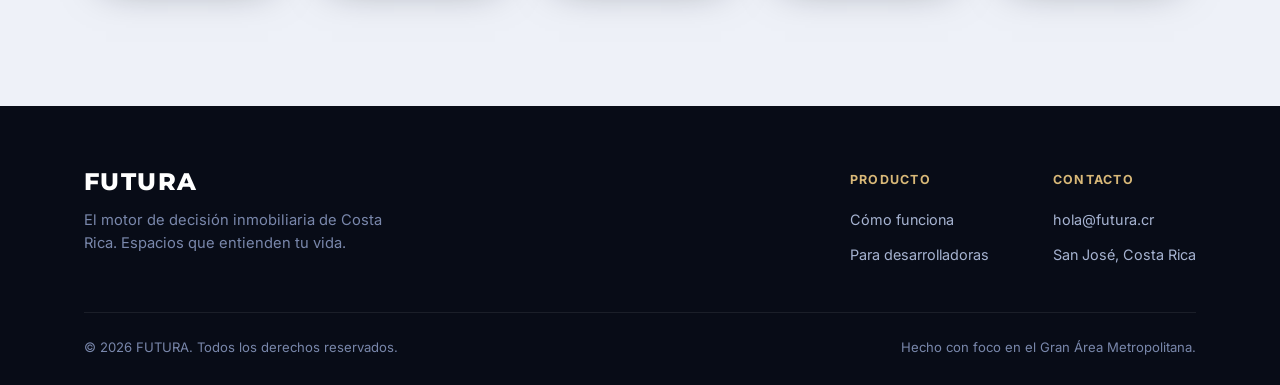
==== commit 161c5a96: "Replace landing "Unirme" button with "Mi cuenta" auth flow Mirrors echeverriabatalla/futura@d74ced0." ====
--- a/index.html
+++ b/index.html
@@ -27,7 +27,7 @@
       </nav>
 
       <div class="nav-cta">
-        <a href="mailto:hola@futura.cr?subject=Quiero%20unirme%20a%20FUTURA" class="btn btn-primary btn-sm">Unirme</a>
+        <button type="button" class="btn btn-primary btn-sm" id="account-cta">Mi cuenta</button>
         <button class="menu-toggle" id="menu-toggle" aria-label="Abrir menú">
           <span></span><span></span><span></span>
         </button>
@@ -190,6 +190,11 @@
   </div>
 
   <script src="js/main.js"></script>
+  <!-- Mockup temporal de auth (localStorage). Para pasar a Supabase real,
+       cambiar por: <script src="js/supabase-client.js"></script> -->
+  <script src="js/mock-auth.js"></script>
+  <script src="js/auth-modal.js"></script>
+  <script src="js/account-cta.js"></script>
   <script src="js/agent.js"></script>
 </body>
 </html>
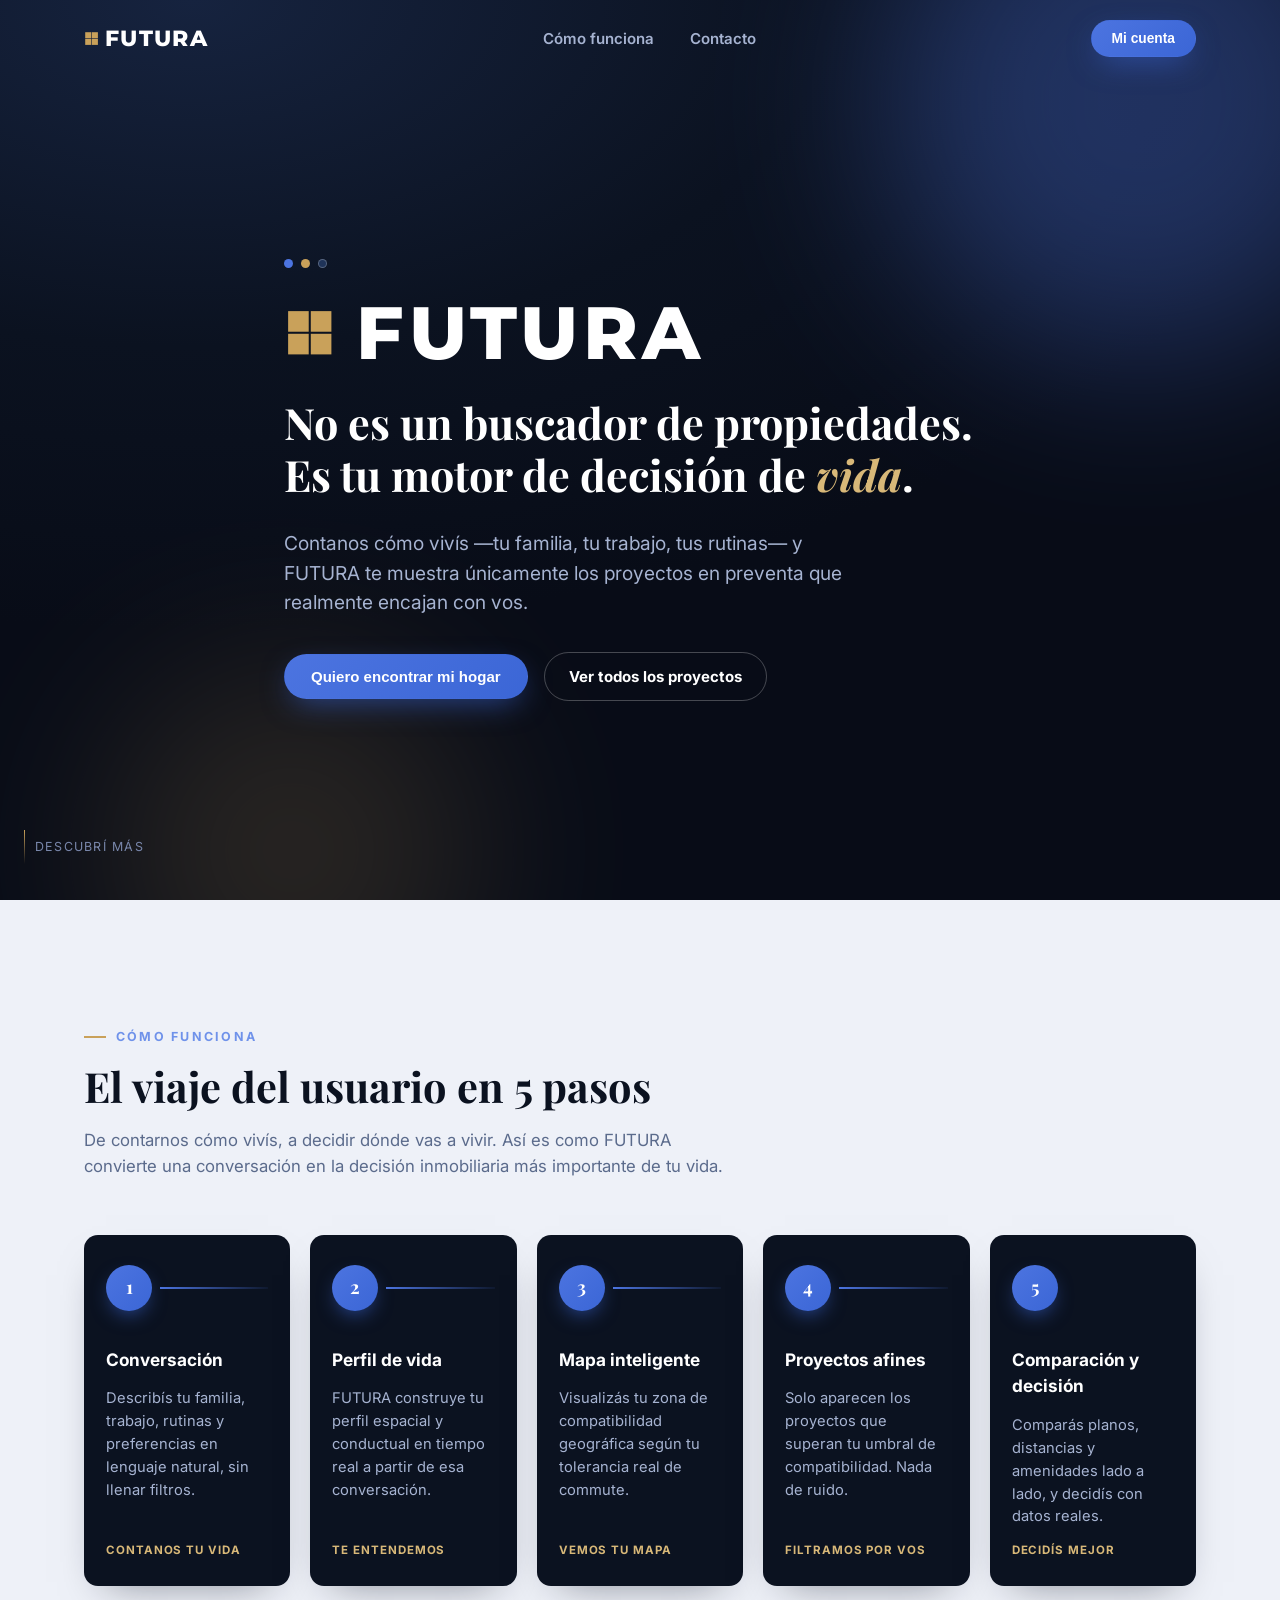
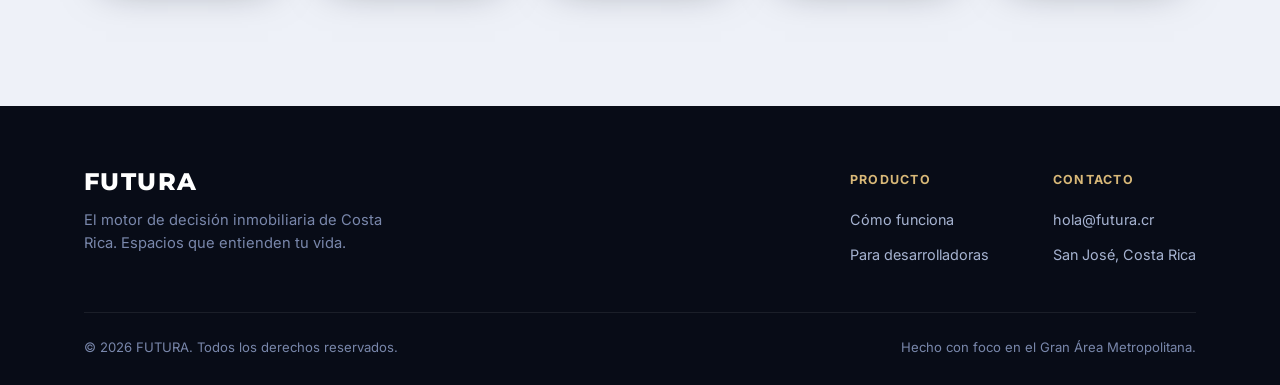
==== commit a36b5bcd: "Add the gold window-grid mark next to the FUTURA wordmark Mirrors echeverriabatalla/futura@ea4bec2." ====
--- a/index.html
+++ b/index.html
@@ -19,7 +19,15 @@
   <!-- ===================== HEADER ===================== -->
   <header class="site-header" id="site-header">
     <div class="wrap">
-      <a href="#inicio" class="logo logo--nav logo--onDark" aria-label="FUTURA — inicio">FUTURA</a>
+      <a href="#inicio" class="logo logo--nav logo--onDark" aria-label="FUTURA — inicio">
+        <svg class="logo-mark" viewBox="0 0 100 100" aria-hidden="true">
+          <rect x="8" y="8" width="40" height="40" fill="currentColor" />
+          <rect x="52" y="8" width="40" height="40" fill="currentColor" />
+          <rect x="8" y="52" width="40" height="40" fill="currentColor" />
+          <rect x="52" y="52" width="40" height="40" fill="currentColor" />
+        </svg>
+        FUTURA
+      </a>
 
       <nav class="nav-links">
         <a href="#como-funciona">Cómo funciona</a>
@@ -43,7 +51,15 @@
           <span></span><span></span><span></span>
         </div>
 
-        <a href="#inicio" class="logo logo--hero logo--onDark" aria-label="FUTURA">FUTURA</a>
+        <a href="#inicio" class="logo logo--hero logo--onDark" aria-label="FUTURA">
+          <svg class="logo-mark" viewBox="0 0 100 100" aria-hidden="true">
+            <rect x="8" y="8" width="40" height="40" fill="currentColor" />
+            <rect x="52" y="8" width="40" height="40" fill="currentColor" />
+            <rect x="8" y="52" width="40" height="40" fill="currentColor" />
+            <rect x="52" y="52" width="40" height="40" fill="currentColor" />
+          </svg>
+          FUTURA
+        </a>
 
         <h1>
           No es un buscador de propiedades.<br />
--- a/css/styles.css
+++ b/css/styles.css
@@ -93,7 +93,8 @@
 
 .logo {
   display: inline-flex;
-  align-items: baseline;
+  align-items: center;
+  gap: 0.28em;
   font-family: var(--font-wordmark);
   font-weight: 800;
   letter-spacing: 0.06em;
@@ -101,6 +102,13 @@
   text-transform: uppercase;
   white-space: nowrap;
   color: var(--navy-900);
+}
+
+.logo-mark {
+  flex-shrink: 0;
+  width: 0.7em;
+  height: 0.7em;
+  color: var(--gold-500);
 }
 
 .logo--onDark {
@@ -1034,6 +1042,61 @@
   border: 1.5px solid rgba(59, 102, 214, 0.6);
 }
 
+/* ---------- Panel de rutas (proyecto -> escuelas/trabajos guardados) ---------- */
+
+.routes-panel {
+  margin-top: 4px;
+  padding: 18px 20px;
+  background: var(--white);
+  border-radius: var(--radius);
+  box-shadow: 0 14px 34px -24px rgba(11, 18, 32, 0.35);
+}
+
+.routes-panel h3 {
+  font-size: 0.94rem;
+  font-weight: 700;
+  color: var(--text-dark);
+  margin: 0 0 12px;
+}
+
+.routes-list {
+  display: flex;
+  flex-direction: column;
+  gap: 10px;
+}
+
+.route-item {
+  display: flex;
+  align-items: center;
+  gap: 10px;
+  font-size: 0.86rem;
+}
+
+.route-dot {
+  flex-shrink: 0;
+  width: 11px;
+  height: 11px;
+  border-radius: 50%;
+  border: 2px solid var(--white);
+  box-shadow: 0 0 0 1px rgba(11, 18, 32, 0.15);
+}
+
+.route-label {
+  flex: 1;
+  color: var(--text-dark);
+  font-weight: 600;
+  overflow: hidden;
+  text-overflow: ellipsis;
+  white-space: nowrap;
+}
+
+.route-duration {
+  flex-shrink: 0;
+  font-weight: 700;
+  color: var(--blue-600);
+  white-space: nowrap;
+}
+
 .results-list-section {
   background: var(--bg-light);
   padding: 20px 0 120px;
@@ -1951,6 +2014,93 @@
   box-shadow: 0 2px 6px rgba(11, 18, 32, 0.25);
 }
 
+/* ---------- Filtros de escuelas / trabajo (chips + Places Autocomplete) ---------- */
+
+.filter-field--chips {
+  min-width: 220px;
+}
+
+.chip-input {
+  display: flex;
+  flex-wrap: wrap;
+  align-items: center;
+  gap: 6px;
+  border: 1px solid var(--bg-light-alt);
+  background: var(--bg-light);
+  border-radius: 10px;
+  padding: 7px 10px;
+  min-height: 44px;
+}
+
+.chip-input:focus-within {
+  outline: 2px solid var(--blue-500);
+  outline-offset: 1px;
+}
+
+.chip-input-tags {
+  display: flex;
+  flex-wrap: wrap;
+  gap: 6px;
+}
+
+.chip-tag {
+  display: inline-flex;
+  align-items: center;
+  gap: 6px;
+  background: var(--white);
+  border: 1px solid var(--bg-light-alt);
+  border-radius: 999px;
+  padding: 4px 6px 4px 12px;
+  font-size: 0.82rem;
+  font-weight: 600;
+  color: var(--text-dark);
+  max-width: 220px;
+}
+
+.chip-tag span {
+  overflow: hidden;
+  text-overflow: ellipsis;
+  white-space: nowrap;
+}
+
+.chip-tag button {
+  flex-shrink: 0;
+  display: flex;
+  align-items: center;
+  justify-content: center;
+  width: 18px;
+  height: 18px;
+  border: none;
+  border-radius: 50%;
+  background: var(--bg-light-alt);
+  color: var(--text-onLight-soft);
+  font-size: 0.85rem;
+  line-height: 1;
+  cursor: pointer;
+  transition: background 0.2s ease, color 0.2s ease;
+}
+
+.chip-tag button:hover {
+  background: var(--blue-500);
+  color: var(--white);
+}
+
+.chip-input input[type="text"] {
+  flex: 1;
+  min-width: 90px;
+  border: none;
+  background: transparent;
+  font-family: var(--font-sans);
+  font-size: 0.88rem;
+  color: var(--text-dark);
+  outline: none;
+}
+
+.chip-input input[type="text"]:disabled {
+  cursor: wait;
+  opacity: 0.6;
+}
+
 #no-matches-state {
   padding: 60px 0;
 }
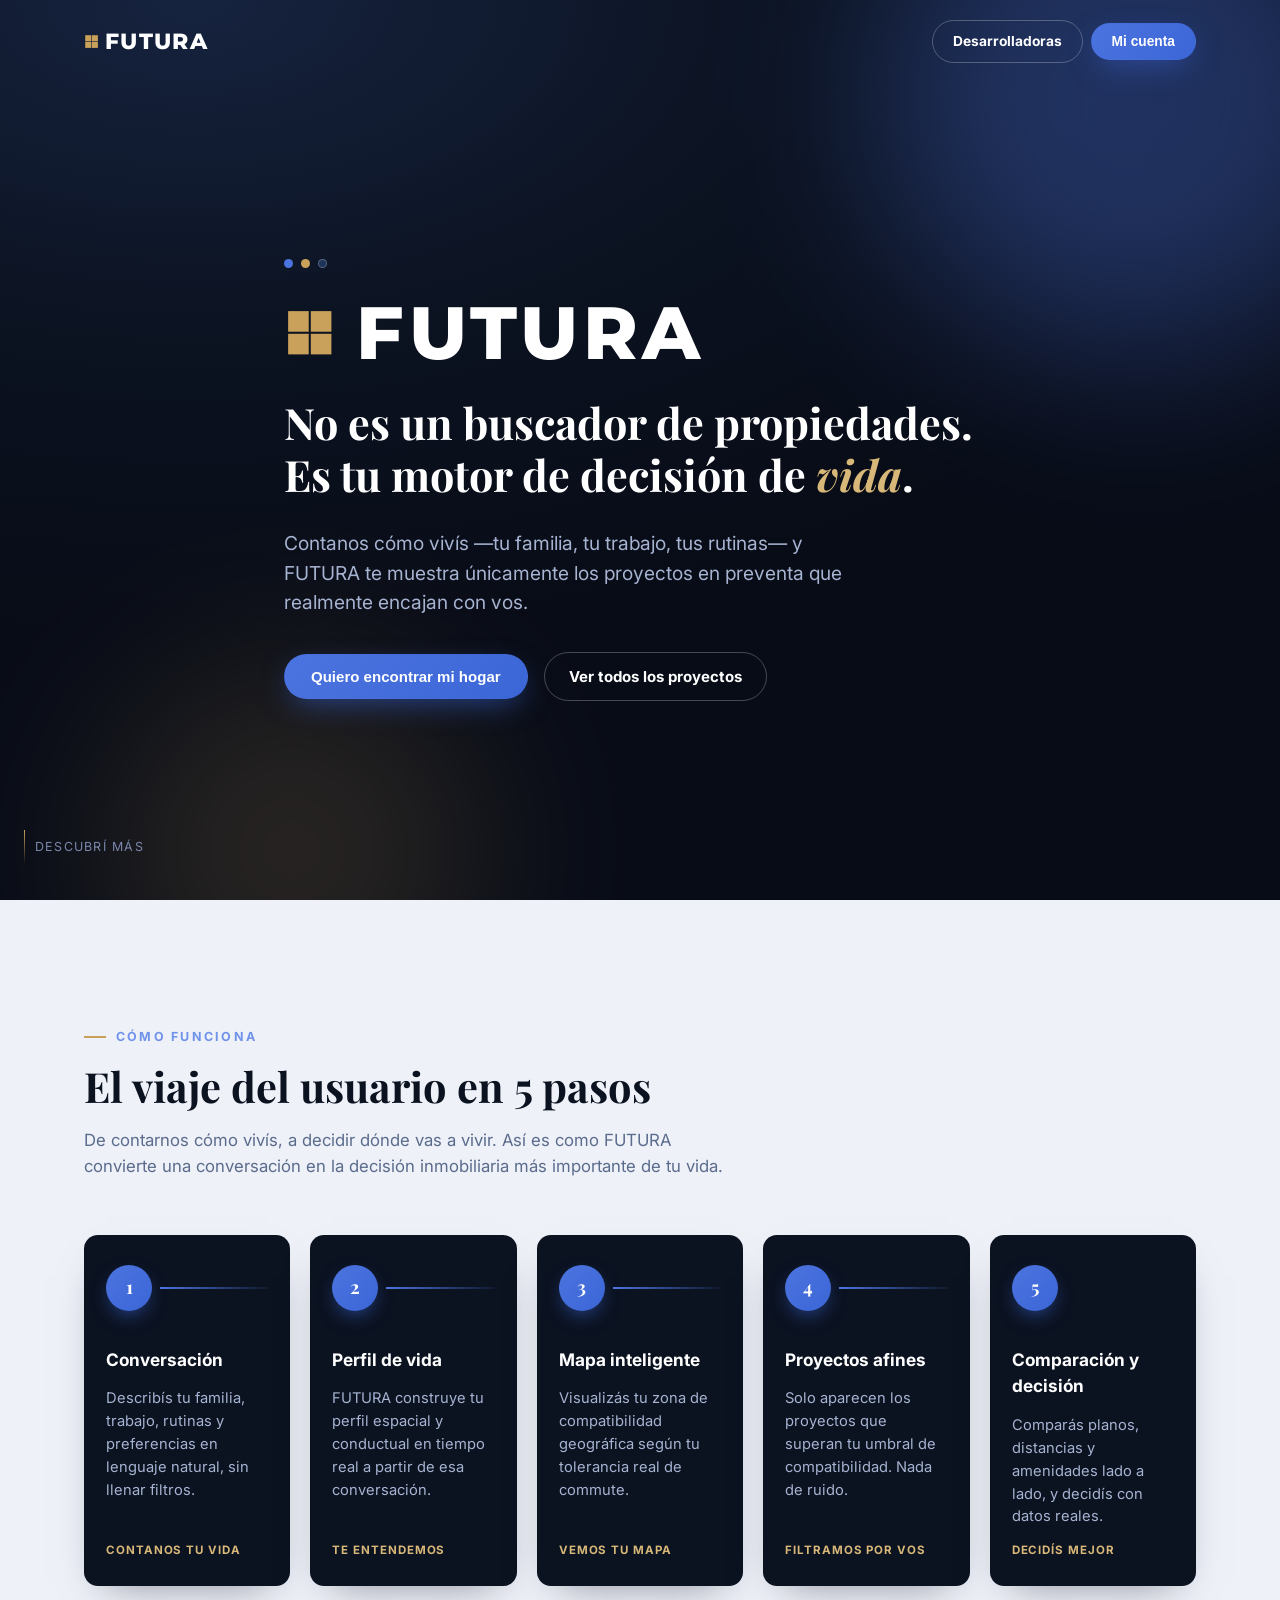
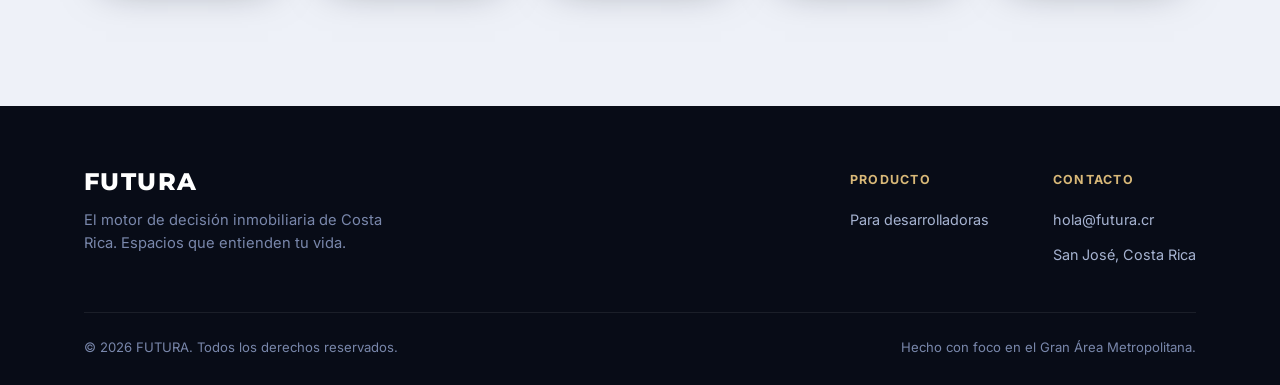
==== commit f7ada2ab: "Add Desarrolladoras listing page; remove Cómo funciona/Contacto from landing Mirrors echeverriabatal" ====
--- a/index.html
+++ b/index.html
@@ -29,12 +29,8 @@
         FUTURA
       </a>
 
-      <nav class="nav-links">
-        <a href="#como-funciona">Cómo funciona</a>
-        <a href="#contacto">Contacto</a>
-      </nav>
-
       <div class="nav-cta">
+        <a href="desarrolladoras.html" class="btn btn-ghost btn-sm">Desarrolladoras</a>
         <button type="button" class="btn btn-primary btn-sm" id="account-cta">Mi cuenta</button>
         <button class="menu-toggle" id="menu-toggle" aria-label="Abrir menú">
           <span></span><span></span><span></span>
@@ -161,7 +157,6 @@
         <div class="footer-links">
           <div class="footer-col">
             <h4>Producto</h4>
-            <a href="#como-funciona">Cómo funciona</a>
             <a href="mailto:hola@futura.cr?subject=Soy%20desarrolladora%20inmobiliaria">Para desarrolladoras</a>
           </div>
           <div class="footer-col">
--- a/css/styles.css
+++ b/css/styles.css
@@ -1201,6 +1201,54 @@
   text-decoration: underline;
 }
 
+/* ---------- Listado de desarrolladoras ---------- */
+
+.developer-list {
+  display: grid;
+  grid-template-columns: repeat(auto-fill, minmax(280px, 1fr));
+  gap: 22px;
+}
+
+.developer-card {
+  background: var(--white);
+  border-radius: var(--radius);
+  padding: 24px;
+  display: flex;
+  align-items: center;
+  justify-content: space-between;
+  gap: 16px;
+  box-shadow: 0 14px 34px -22px rgba(11, 18, 32, 0.35);
+  transition: transform 0.2s ease, box-shadow 0.2s ease;
+}
+
+.developer-card:hover {
+  transform: translateY(-3px);
+  box-shadow: 0 22px 44px -20px rgba(11, 18, 32, 0.4);
+}
+
+.developer-card-name {
+  font-family: var(--font-serif);
+  font-size: 1.15rem;
+  color: var(--text-dark);
+}
+
+.developer-card-count {
+  margin-top: 4px;
+  font-size: 0.86rem;
+  color: var(--text-muted-onlight);
+}
+
+.developer-card-arrow {
+  flex-shrink: 0;
+  font-size: 1.3rem;
+  color: var(--blue-600);
+  transition: transform 0.2s ease;
+}
+
+.developer-card:hover .developer-card-arrow {
+  transform: translateX(3px);
+}
+
 @media (max-width: 640px) {
   .results-map {
     height: 400px;
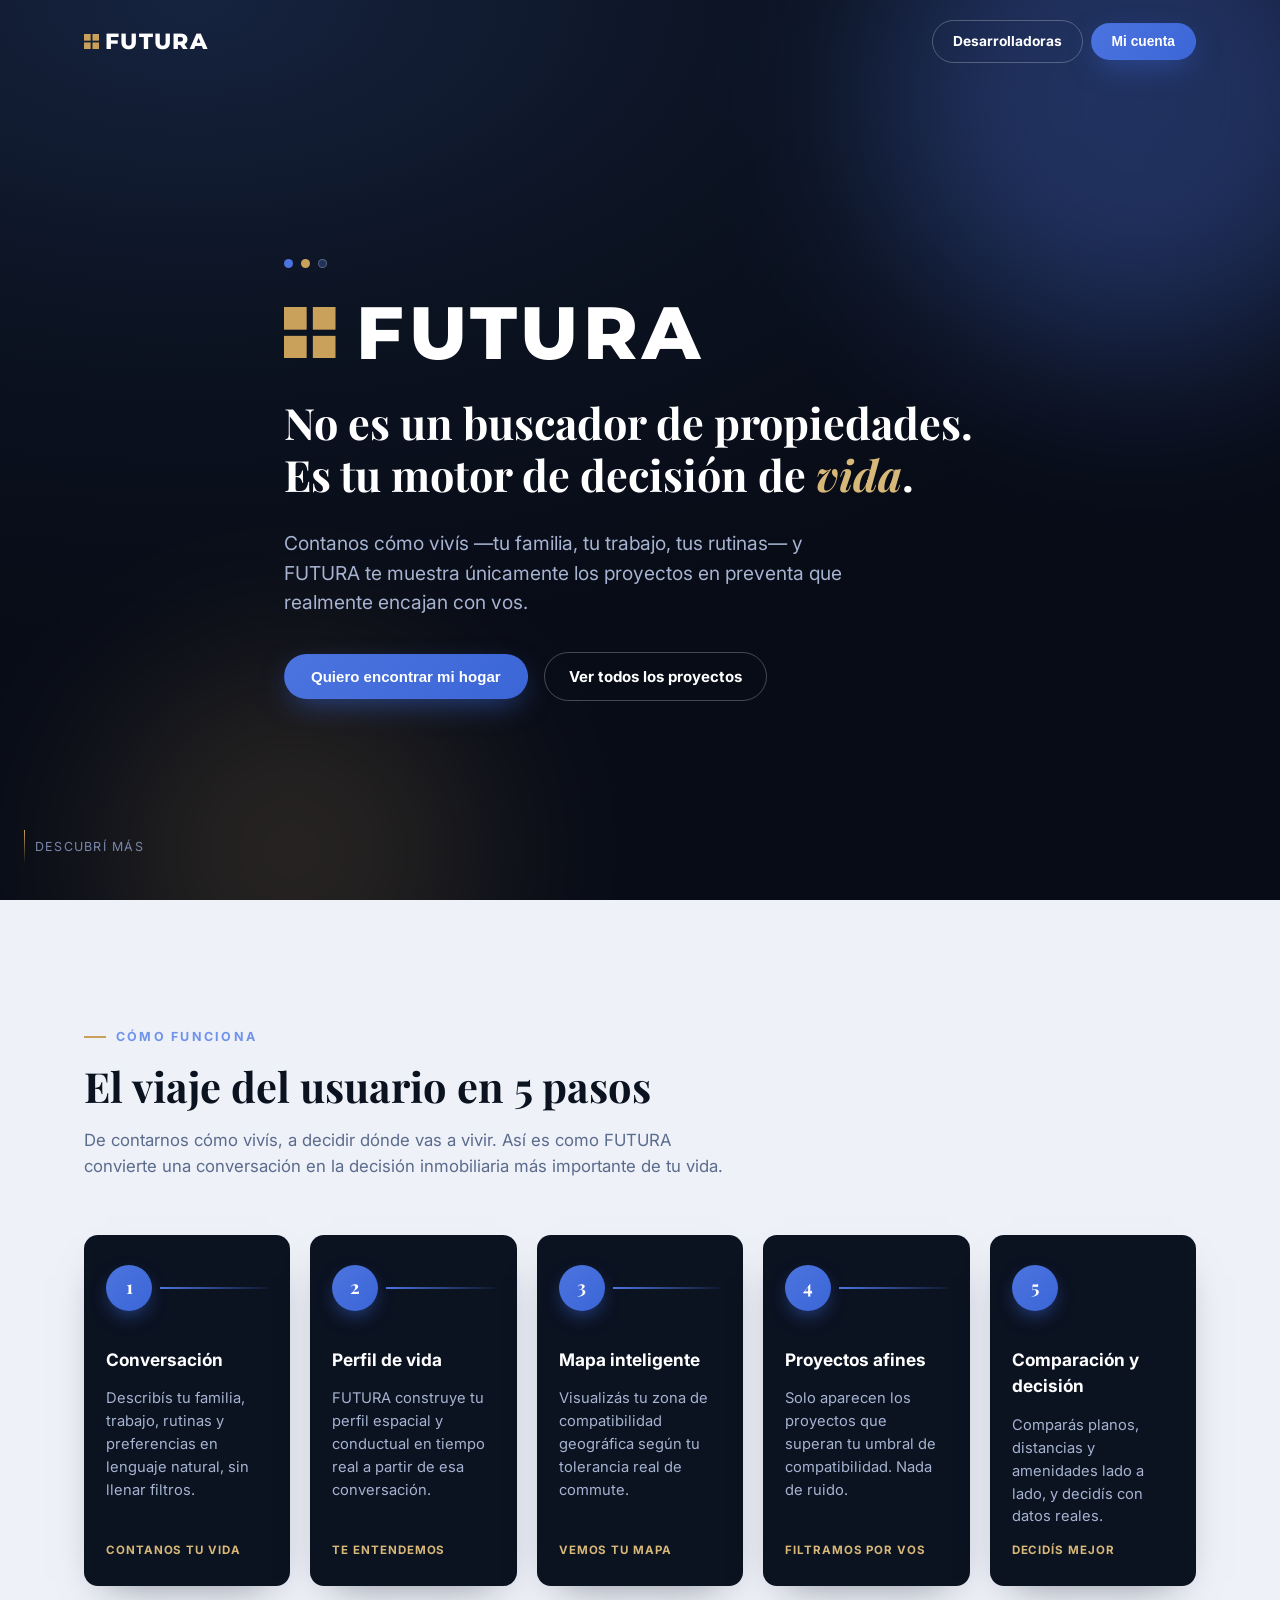
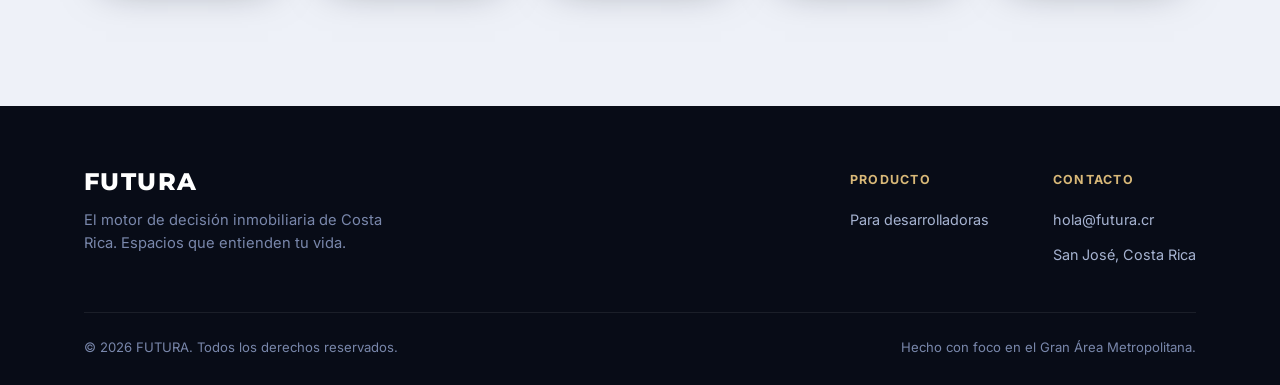
==== commit 7b18c989: "Tighten logo-mark proportions; add "Ver todos los proyectos" nav button Mirrors echeverriabatalla/fu" ====
--- a/index.html
+++ b/index.html
@@ -21,10 +21,10 @@
     <div class="wrap">
       <a href="#inicio" class="logo logo--nav logo--onDark" aria-label="FUTURA — inicio">
         <svg class="logo-mark" viewBox="0 0 100 100" aria-hidden="true">
-          <rect x="8" y="8" width="40" height="40" fill="currentColor" />
-          <rect x="52" y="8" width="40" height="40" fill="currentColor" />
-          <rect x="8" y="52" width="40" height="40" fill="currentColor" />
-          <rect x="52" y="52" width="40" height="40" fill="currentColor" />
+          <rect x="0" y="0" width="44" height="44" fill="currentColor" />
+          <rect x="56" y="0" width="44" height="44" fill="currentColor" />
+          <rect x="0" y="56" width="44" height="44" fill="currentColor" />
+          <rect x="56" y="56" width="44" height="44" fill="currentColor" />
         </svg>
         FUTURA
       </a>
@@ -49,10 +49,10 @@
 
         <a href="#inicio" class="logo logo--hero logo--onDark" aria-label="FUTURA">
           <svg class="logo-mark" viewBox="0 0 100 100" aria-hidden="true">
-            <rect x="8" y="8" width="40" height="40" fill="currentColor" />
-            <rect x="52" y="8" width="40" height="40" fill="currentColor" />
-            <rect x="8" y="52" width="40" height="40" fill="currentColor" />
-            <rect x="52" y="52" width="40" height="40" fill="currentColor" />
+            <rect x="0" y="0" width="44" height="44" fill="currentColor" />
+            <rect x="56" y="0" width="44" height="44" fill="currentColor" />
+            <rect x="0" y="56" width="44" height="44" fill="currentColor" />
+            <rect x="56" y="56" width="44" height="44" fill="currentColor" />
           </svg>
           FUTURA
         </a>
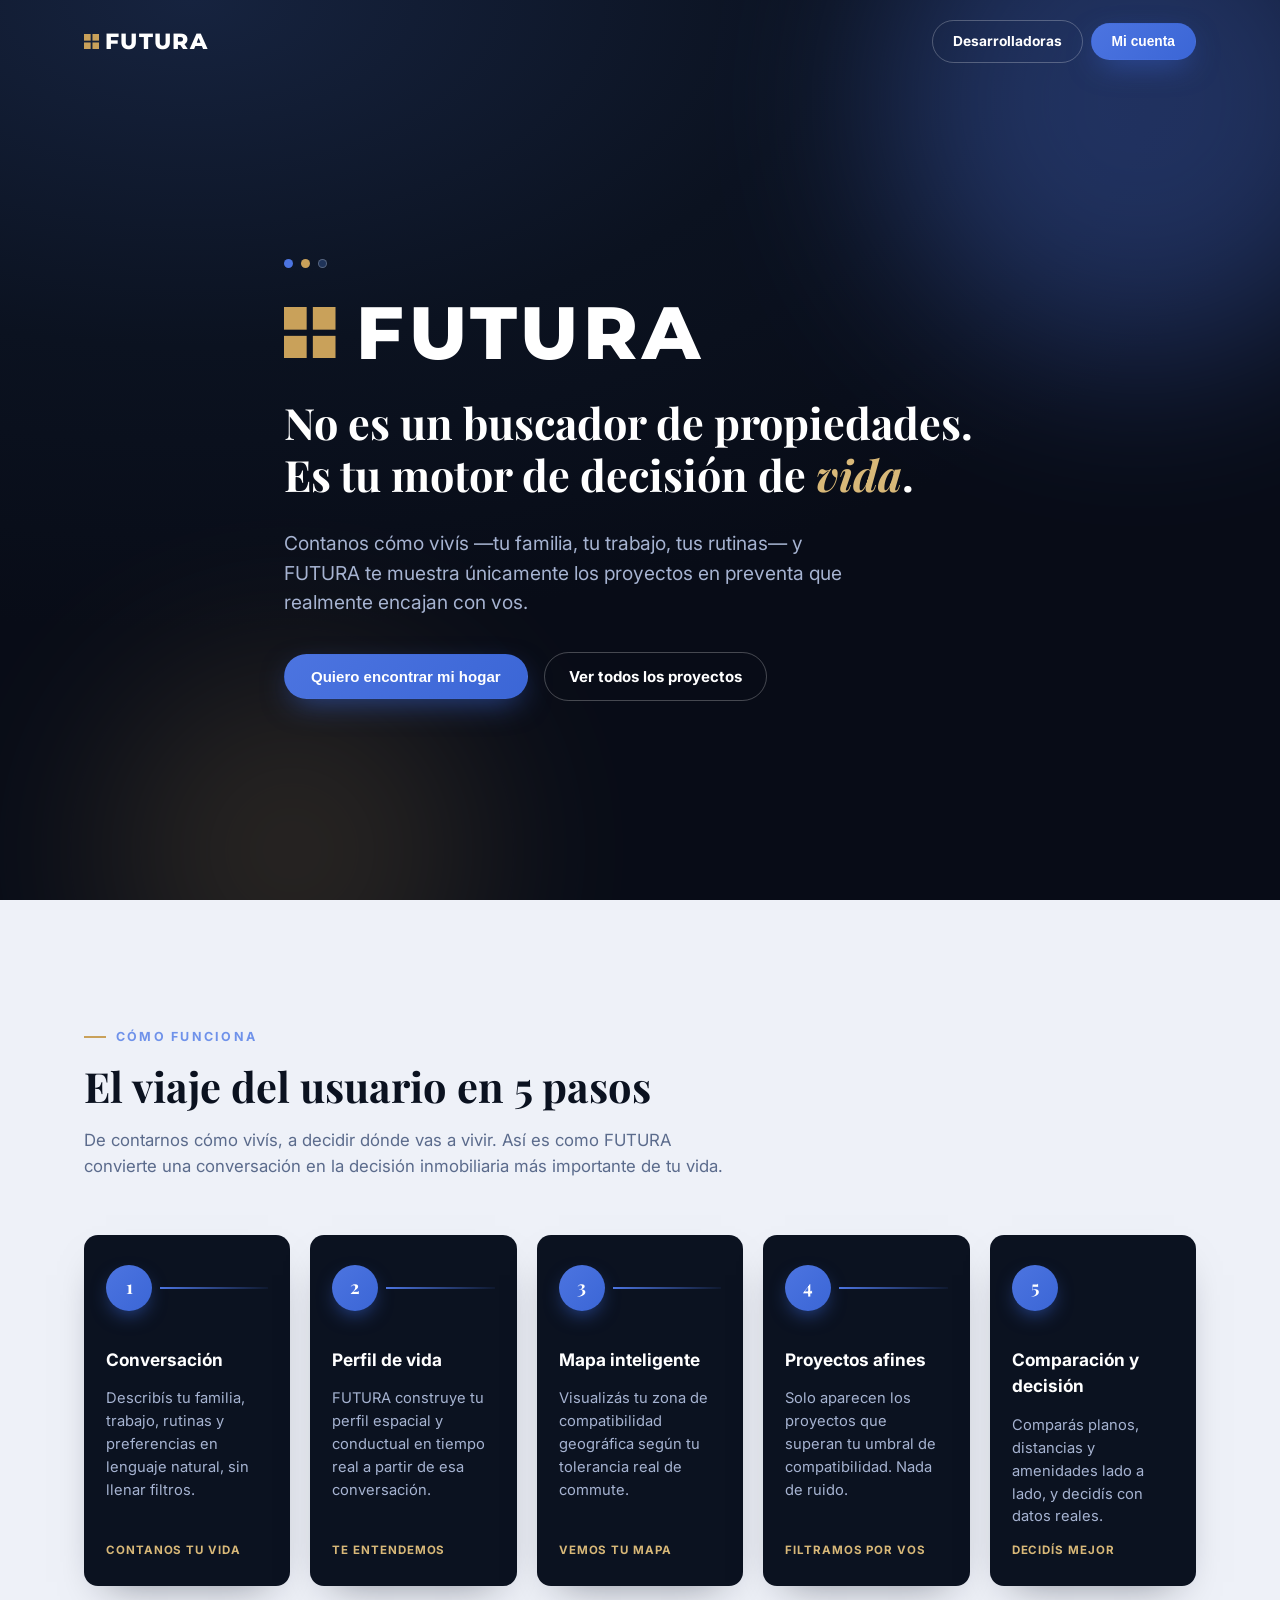
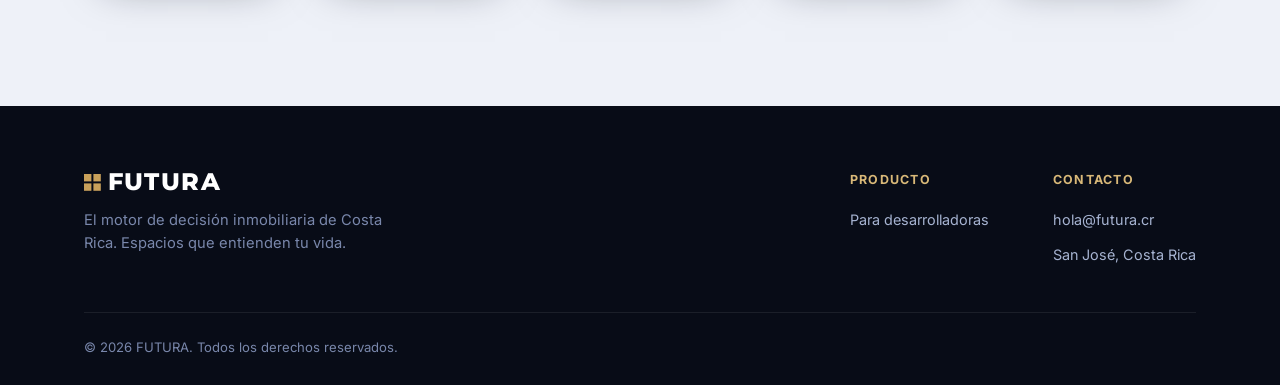
==== commit 78687933: "Logo mark on every page's corners; drop scroll cue and footer tagline Mirrors echeverriabatalla/futu" ====
--- a/index.html
+++ b/index.html
@@ -72,11 +72,6 @@
           <a href="resultados.html" class="btn btn-ghost">Ver todos los proyectos</a>
         </div>
       </div>
-
-      <div class="scroll-cue">
-        <span class="line"></span>
-        Descubrí más
-      </div>
     </section>
 
     <!-- ===================== VIAJE DEL USUARIO ===================== -->
@@ -150,7 +145,15 @@
     <div class="wrap">
       <div class="footer-top">
         <div class="footer-brand">
-          <a href="#inicio" class="logo logo--footer logo--onDark" aria-label="FUTURA">FUTURA</a>
+          <a href="#inicio" class="logo logo--footer logo--onDark" aria-label="FUTURA">
+            <svg class="logo-mark" viewBox="0 0 100 100" aria-hidden="true">
+              <rect x="0" y="0" width="44" height="44" fill="currentColor" />
+              <rect x="56" y="0" width="44" height="44" fill="currentColor" />
+              <rect x="0" y="56" width="44" height="44" fill="currentColor" />
+              <rect x="56" y="56" width="44" height="44" fill="currentColor" />
+            </svg>
+            FUTURA
+          </a>
           <p>El motor de decisión inmobiliaria de Costa Rica. Espacios que entienden tu vida.</p>
         </div>
 
@@ -169,7 +172,6 @@
 
       <div class="footer-bottom">
         <span>© 2026 FUTURA. Todos los derechos reservados.</span>
-        <span>Hecho con foco en el Gran Área Metropolitana.</span>
       </div>
     </div>
   </footer>
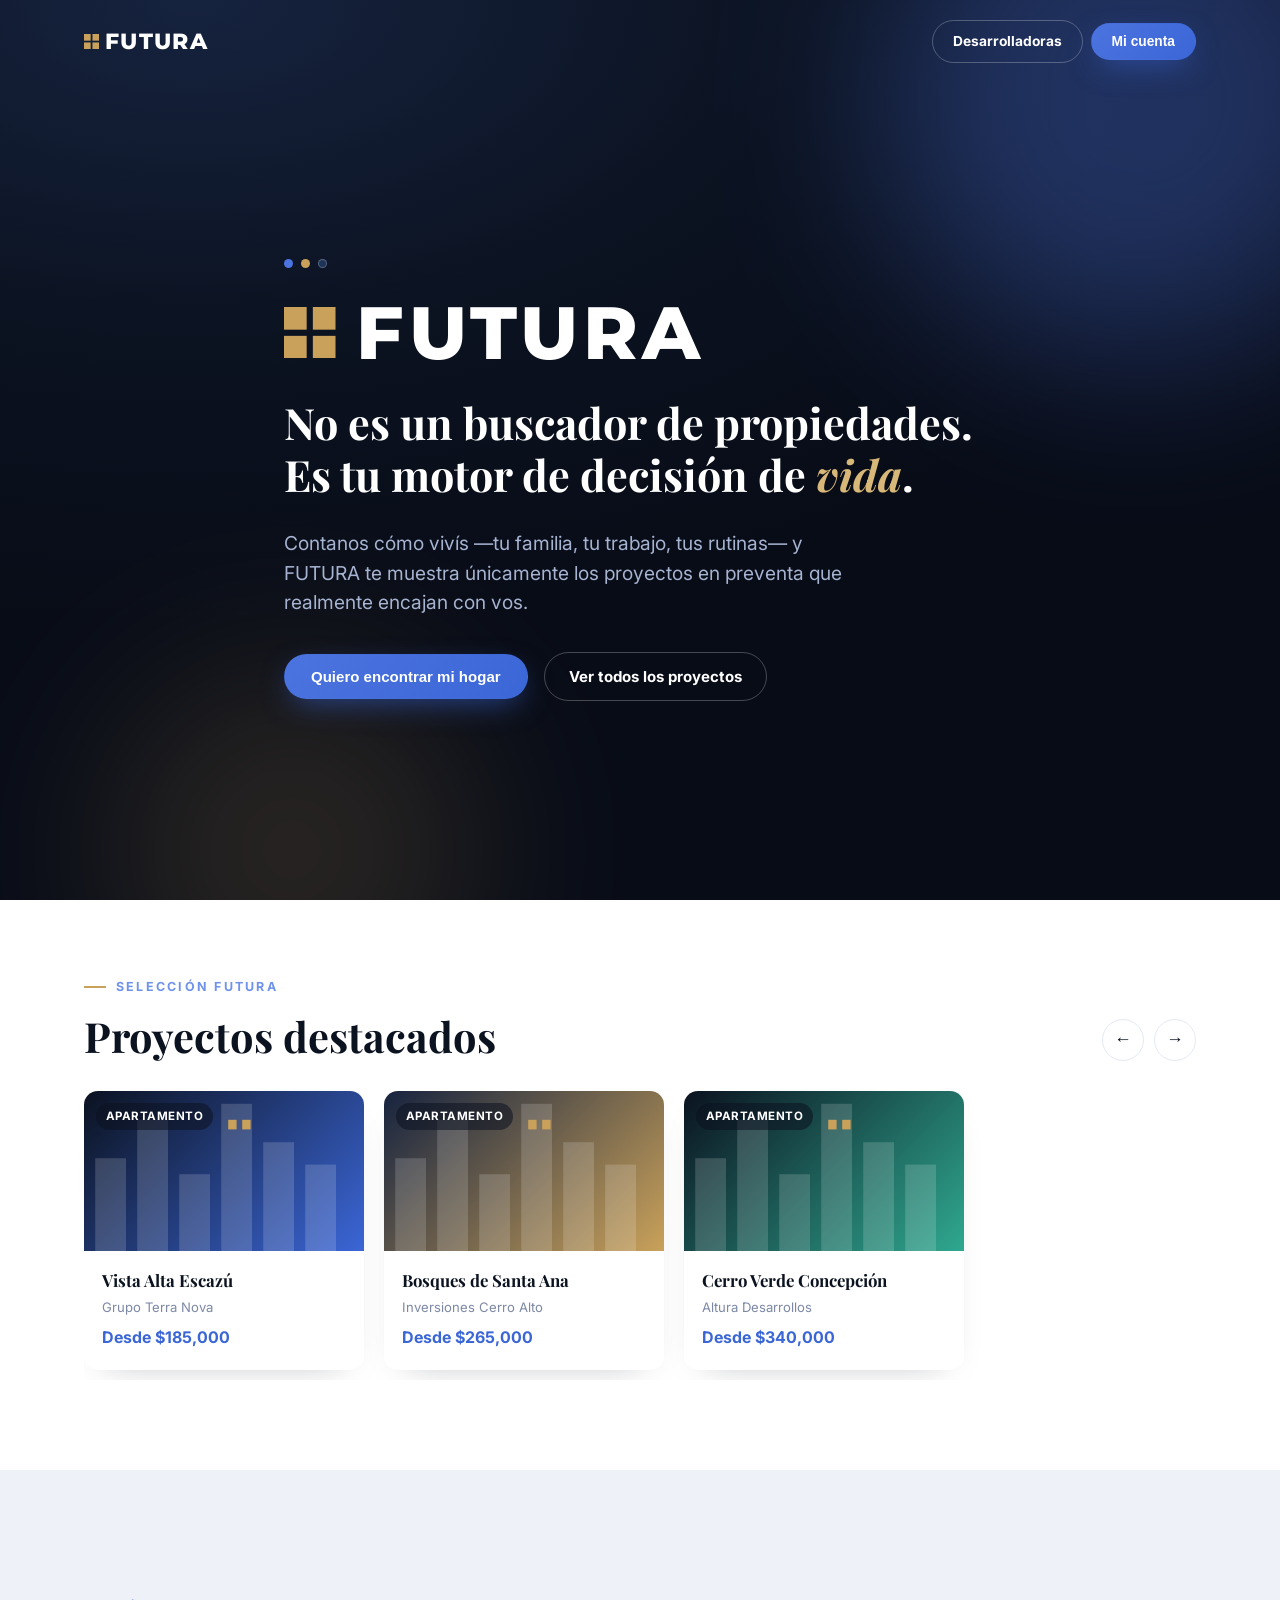
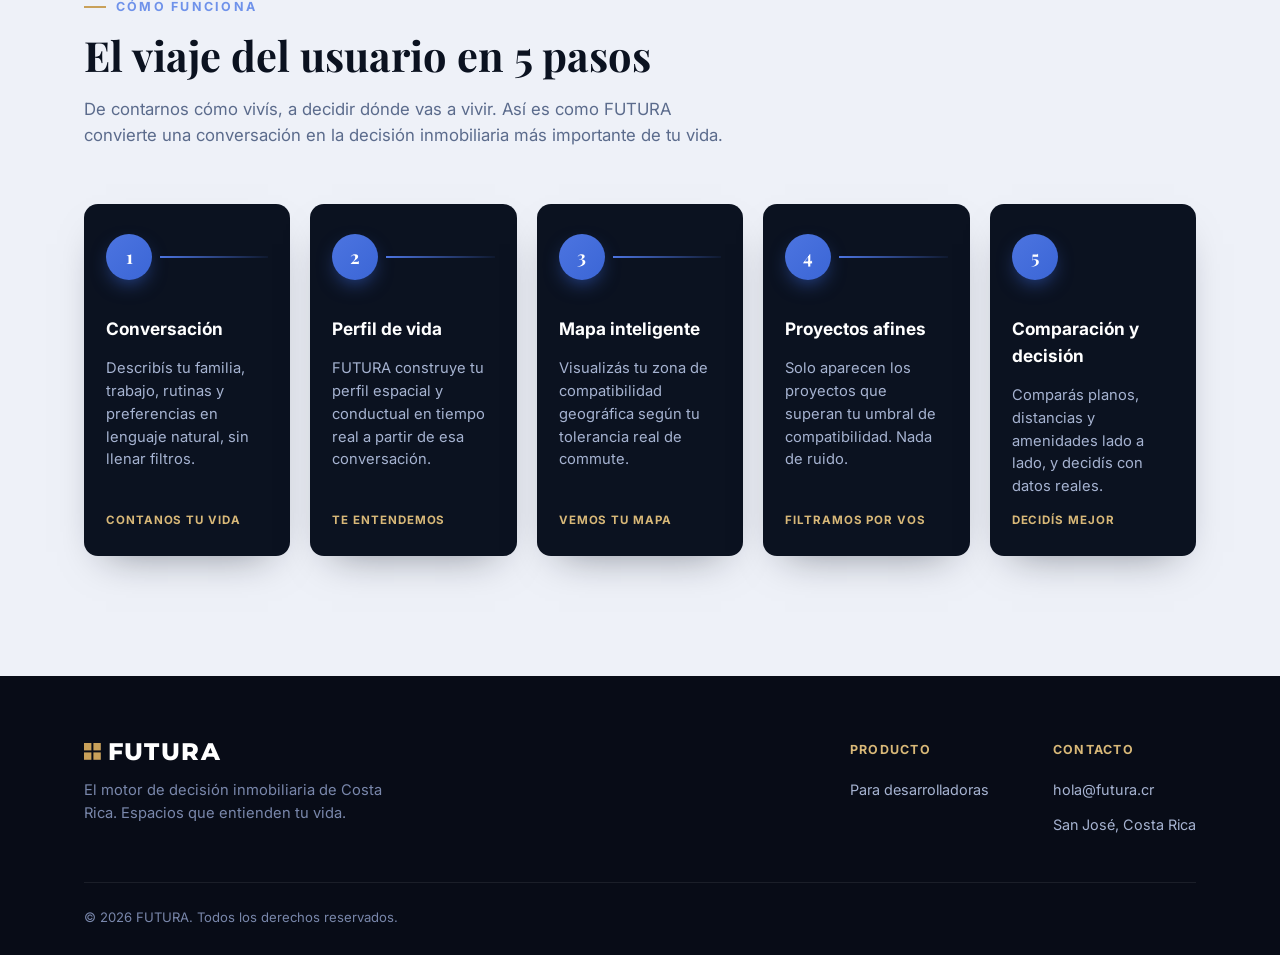
==== commit 7aca7967: "Add a featured-projects carousel to the homepage and an admin toggle page Mirrors echeverriabatalla/" ====
--- a/index.html
+++ b/index.html
@@ -71,6 +71,24 @@
           <button type="button" class="btn btn-primary" id="open-agent-btn">Quiero encontrar mi hogar</button>
           <a href="resultados.html" class="btn btn-ghost">Ver todos los proyectos</a>
         </div>
+      </div>
+    </section>
+
+    <!-- ===================== PROYECTOS DESTACADOS ===================== -->
+    <section class="featured" id="destacados">
+      <div class="wrap">
+        <div class="section-head featured-head">
+          <div>
+            <span class="eyebrow">Selección FUTURA</span>
+            <h2>Proyectos destacados</h2>
+          </div>
+          <div class="featured-arrows">
+            <button type="button" class="featured-arrow" id="featured-prev" aria-label="Ver proyectos destacados anteriores">←</button>
+            <button type="button" class="featured-arrow" id="featured-next" aria-label="Ver proyectos destacados siguientes">→</button>
+          </div>
+        </div>
+
+        <div class="featured-track" id="featured-track" tabindex="0" aria-label="Proyectos destacados"></div>
       </div>
     </section>
 
@@ -183,8 +201,8 @@
         <div class="agent-header-id">
           <span class="agent-avatar" aria-hidden="true">F</span>
           <div>
-            <p class="agent-title" id="agent-title">Asistente FUTURA</p>
-            <p class="agent-subtitle" id="agent-progress-label">Pregunta 1 de 9</p>
+            <p class="agent-title" id="agent-title">Asesor de estilo de vida FUTURA</p>
+            <p class="agent-subtitle" id="agent-progress-label">0 de 5 datos captados</p>
           </div>
         </div>
         <button type="button" class="agent-close" id="agent-close" aria-label="Cerrar">&times;</button>
@@ -196,13 +214,25 @@
 
       <div class="agent-chat" id="agent-chat"></div>
 
+      <div class="agent-cta" id="agent-cta" hidden>
+        <p id="agent-cta-text">Ya tengo algunas pistas sobre tu estilo de vida.</p>
+        <button type="button" class="btn btn-primary btn-sm" id="agent-cta-btn">Ver los proyectos que podrían encajar</button>
+      </div>
+
       <form class="agent-composer" id="agent-composer">
-        <div class="agent-input-area" id="agent-input-area"></div>
+        <div class="agent-input-area">
+          <input type="text" id="agent-text-input" placeholder="Escribí tu respuesta..." autocomplete="off" />
+          <button type="submit" class="agent-send" id="agent-send-btn" aria-label="Enviar respuesta">→</button>
+        </div>
       </form>
     </div>
   </div>
 
   <script src="js/main.js"></script>
+  <script src="js/projects-data.js"></script>
+  <script src="js/breadcrumb-nav.js"></script>
+  <script src="js/featured-mock.js"></script>
+  <script src="js/featured-carousel.js"></script>
   <!-- Mockup temporal de auth (localStorage). Para pasar a Supabase real,
        cambiar por: <script src="js/supabase-client.js"></script> -->
   <script src="js/mock-auth.js"></script>
--- a/css/styles.css
+++ b/css/styles.css
@@ -384,6 +384,237 @@
 
 .section-head.onDark p {
   color: var(--text-muted-ondark);
+}
+
+/* ---------- Proyectos destacados ---------- */
+
+.featured {
+  background: var(--white);
+  padding: 70px 0 90px;
+}
+
+.featured-head {
+  max-width: none;
+  display: flex;
+  align-items: flex-end;
+  justify-content: space-between;
+  gap: 20px;
+  margin-bottom: 30px;
+}
+
+.featured-head h2 {
+  margin-bottom: 0;
+}
+
+.featured-arrows {
+  display: flex;
+  gap: 10px;
+  flex-shrink: 0;
+}
+
+.featured-arrow {
+  width: 42px;
+  height: 42px;
+  border-radius: 50%;
+  border: 1.5px solid var(--bg-light-alt);
+  background: var(--white);
+  color: var(--navy-900);
+  font-size: 1.1rem;
+  cursor: pointer;
+  transition: border-color 0.2s ease, color 0.2s ease, transform 0.2s ease;
+}
+
+.featured-arrow:hover {
+  border-color: var(--blue-500);
+  color: var(--blue-600);
+  transform: translateY(-1px);
+}
+
+.featured-track {
+  display: flex;
+  gap: 20px;
+  overflow-x: auto;
+  scroll-snap-type: x proximity;
+  padding-bottom: 10px;
+  scrollbar-width: thin;
+}
+
+.featured-track:focus-visible {
+  outline: 2px solid var(--blue-500);
+  outline-offset: 4px;
+}
+
+.featured-card {
+  scroll-snap-align: start;
+  flex: 0 0 280px;
+  display: block;
+  text-decoration: none;
+  color: inherit;
+  background: var(--white);
+  border-radius: var(--radius);
+  overflow: hidden;
+  box-shadow: 0 14px 34px -24px rgba(11, 18, 32, 0.35);
+  transition: transform 0.2s ease, box-shadow 0.2s ease;
+}
+
+.featured-card:hover {
+  transform: translateY(-4px);
+  box-shadow: 0 20px 40px -20px rgba(11, 18, 32, 0.4);
+}
+
+.featured-card-visual {
+  position: relative;
+  height: 160px;
+}
+
+.featured-card-visual--0 { background: linear-gradient(135deg, var(--navy-900), var(--blue-600)); }
+.featured-card-visual--1 { background: linear-gradient(135deg, var(--navy-700), var(--gold-500)); }
+.featured-card-visual--2 { background: linear-gradient(135deg, var(--navy-900), #2fa88f); }
+.featured-card-visual--3 { background: linear-gradient(135deg, var(--navy-900), #8f3bd6); }
+
+.featured-card-skyline {
+  width: 100%;
+  height: 100%;
+}
+
+.featured-card-skyline rect {
+  fill: rgba(255, 255, 255, 0.16);
+}
+
+.featured-card-window {
+  fill: var(--gold-500) !important;
+}
+
+.featured-card-badge {
+  position: absolute;
+  top: 12px;
+  left: 12px;
+  padding: 5px 10px;
+  border-radius: 999px;
+  background: rgba(11, 18, 32, 0.55);
+  color: var(--white);
+  font-size: 0.72rem;
+  font-weight: 700;
+  text-transform: uppercase;
+  letter-spacing: 0.04em;
+}
+
+.featured-card-body {
+  padding: 16px 18px 20px;
+}
+
+.featured-card-body h3 {
+  font-family: var(--font-serif);
+  font-size: 1.05rem;
+  margin: 0 0 4px;
+  color: var(--text-dark);
+}
+
+.featured-card-developer {
+  font-size: 0.82rem;
+  color: var(--text-onLight-soft);
+  margin: 0 0 8px;
+}
+
+.featured-card-price {
+  font-weight: 700;
+  color: var(--blue-600);
+  margin: 0;
+}
+
+@media (max-width: 640px) {
+  .featured-head {
+    flex-direction: column;
+    align-items: flex-start;
+  }
+}
+
+/* ---------- Switch (toggle) ---------- */
+
+.switch {
+  position: relative;
+  display: inline-flex;
+  align-items: center;
+  flex-shrink: 0;
+  cursor: pointer;
+}
+
+.switch input {
+  position: absolute;
+  inset: 0;
+  opacity: 0;
+  margin: 0;
+  cursor: pointer;
+}
+
+.switch-track {
+  width: 44px;
+  height: 24px;
+  border-radius: 999px;
+  background: var(--bg-light-alt);
+  display: inline-flex;
+  align-items: center;
+  padding: 3px;
+  transition: background 0.2s ease;
+}
+
+.switch-thumb {
+  width: 18px;
+  height: 18px;
+  border-radius: 50%;
+  background: var(--white);
+  box-shadow: 0 1px 3px rgba(11, 18, 32, 0.3);
+  transition: transform 0.2s ease;
+}
+
+.switch input:checked + .switch-track {
+  background: var(--blue-600);
+}
+
+.switch input:checked + .switch-track .switch-thumb {
+  transform: translateX(20px);
+}
+
+.switch input:focus-visible + .switch-track {
+  outline: 2px solid var(--blue-500);
+  outline-offset: 2px;
+}
+
+/* ---------- Admin: destacados ---------- */
+
+.admin-list {
+  display: flex;
+  flex-direction: column;
+  background: var(--white);
+  border-radius: var(--radius);
+  box-shadow: 0 14px 34px -24px rgba(11, 18, 32, 0.35);
+  overflow: hidden;
+}
+
+.admin-row {
+  display: flex;
+  align-items: center;
+  justify-content: space-between;
+  gap: 20px;
+  padding: 18px 22px;
+  border-bottom: 1px solid var(--bg-light-alt);
+}
+
+.admin-row:last-child {
+  border-bottom: none;
+}
+
+.admin-row-info h3 {
+  font-family: var(--font-serif);
+  font-size: 1.02rem;
+  margin: 0 0 4px;
+  color: var(--text-dark);
+}
+
+.admin-row-info p {
+  font-size: 0.86rem;
+  color: var(--text-onLight-soft);
+  margin: 0;
 }
 
 /* ---------- Viaje del usuario ---------- */
@@ -728,6 +959,64 @@
   to { opacity: 1; transform: translateY(0); }
 }
 
+.agent-key-gate {
+  align-self: stretch;
+  width: 100%;
+  background: var(--navy-900);
+  color: var(--white);
+  border-radius: 16px;
+  padding: 18px 20px;
+  display: flex;
+  flex-direction: column;
+  gap: 10px;
+  animation: agent-bubble-in 0.25s ease;
+}
+
+.agent-key-gate-title {
+  font-weight: 700;
+  font-size: 0.98rem;
+  margin: 0;
+}
+
+.agent-key-gate-desc {
+  font-size: 0.84rem;
+  line-height: 1.5;
+  color: rgba(255, 255, 255, 0.72);
+  margin: 0;
+}
+
+.agent-key-gate-form {
+  display: flex;
+  gap: 8px;
+}
+
+.agent-key-gate-form input {
+  flex: 1;
+  min-width: 0;
+  border: 1px solid rgba(255, 255, 255, 0.25);
+  background: rgba(255, 255, 255, 0.08);
+  border-radius: 10px;
+  padding: 9px 12px;
+  color: var(--white);
+  font-family: var(--font-sans);
+  font-size: 0.88rem;
+}
+
+.agent-key-gate-form input::placeholder {
+  color: rgba(255, 255, 255, 0.45);
+}
+
+.agent-key-gate-form input:focus {
+  outline: 2px solid var(--gold-500);
+  outline-offset: 1px;
+}
+
+.agent-key-gate-warning {
+  font-size: 0.76rem;
+  color: var(--gold-500);
+  margin: 0;
+}
+
 .agent-bubble.bot {
   align-self: flex-start;
   background: var(--white);
@@ -839,50 +1128,24 @@
   transform: none;
 }
 
-.agent-chips {
-  display: flex;
-  flex-wrap: wrap;
-  gap: 10px;
-  width: 100%;
-}
-
-.agent-chip {
-  padding: 10px 18px;
-  border-radius: 999px;
-  border: 1.5px solid var(--navy-600);
-  background: var(--white);
-  color: var(--navy-900);
-  font-size: 0.88rem;
-  font-weight: 600;
-  cursor: pointer;
-  transition: background 0.2s ease, color 0.2s ease, border-color 0.2s ease;
-}
-
-.agent-chip:hover {
-  border-color: var(--blue-500);
-  color: var(--blue-600);
-}
-
-.agent-chip.is-selected {
-  background: var(--navy-900);
-  border-color: var(--navy-900);
-  color: var(--white);
-}
-
-.agent-final {
-  display: flex;
-  flex-direction: column;
-  align-items: center;
+.agent-cta {
+  display: flex;
+  align-items: center;
+  justify-content: space-between;
   gap: 14px;
-  padding: 8px 4px 4px;
-  text-align: center;
-  width: 100%;
-}
-
-.agent-final p {
-  font-size: 0.88rem;
+  padding: 12px 18px;
+  border-top: 1px solid var(--bg-light-alt);
+  background: var(--bg-light);
+}
+
+.agent-cta[hidden] {
+  display: none;
+}
+
+.agent-cta p {
+  font-size: 0.86rem;
   color: var(--text-muted-onlight);
-  max-width: 380px;
+  margin: 0;
 }
 
 @media (max-width: 560px) {
@@ -1000,6 +1263,25 @@
 
 .map-loading span:nth-child(2) { animation-delay: 0.15s; }
 .map-loading span:nth-child(3) { animation-delay: 0.3s; }
+
+.map-type-toggle {
+  margin: 10px;
+  padding: 9px 16px;
+  border: none;
+  border-radius: 8px;
+  background: var(--white);
+  color: var(--text-dark);
+  font-family: var(--font-sans);
+  font-size: 0.82rem;
+  font-weight: 700;
+  cursor: pointer;
+  box-shadow: 0 2px 6px rgba(11, 18, 32, 0.3);
+  transition: background 0.2s ease;
+}
+
+.map-type-toggle:hover {
+  background: var(--bg-light);
+}
 
 .map-legend {
   display: flex;
@@ -1903,13 +2185,44 @@
 
 .filters-bar {
   display: flex;
-  flex-wrap: wrap;
-  align-items: flex-end;
-  gap: 18px;
+  flex-direction: column;
+  gap: 20px;
   background: var(--white);
   border-radius: var(--radius);
   padding: 20px 22px;
   box-shadow: 0 14px 34px -24px rgba(11, 18, 32, 0.35);
+}
+
+.filters-group {
+  display: flex;
+  flex-direction: column;
+  gap: 12px;
+}
+
+.filters-group-title {
+  font-size: 0.78rem;
+  font-weight: 800;
+  letter-spacing: 0.05em;
+  text-transform: uppercase;
+  color: var(--navy-900);
+  margin: 0;
+}
+
+.filters-group-fields {
+  display: flex;
+  flex-wrap: wrap;
+  align-items: flex-end;
+  gap: 18px;
+}
+
+.filters-divider {
+  height: 1px;
+  background: var(--bg-light-alt);
+}
+
+.filters-actions {
+  display: flex;
+  justify-content: flex-end;
 }
 
 .filter-field {
@@ -2158,7 +2471,7 @@
 }
 
 @media (max-width: 640px) {
-  .filters-bar {
+  .filters-group-fields {
     flex-direction: column;
     align-items: stretch;
   }
@@ -2167,8 +2480,8 @@
     min-width: 0;
   }
 
-  .filters-reset {
-    align-self: flex-start;
+  .filters-actions {
+    justify-content: flex-start;
   }
 }
 
